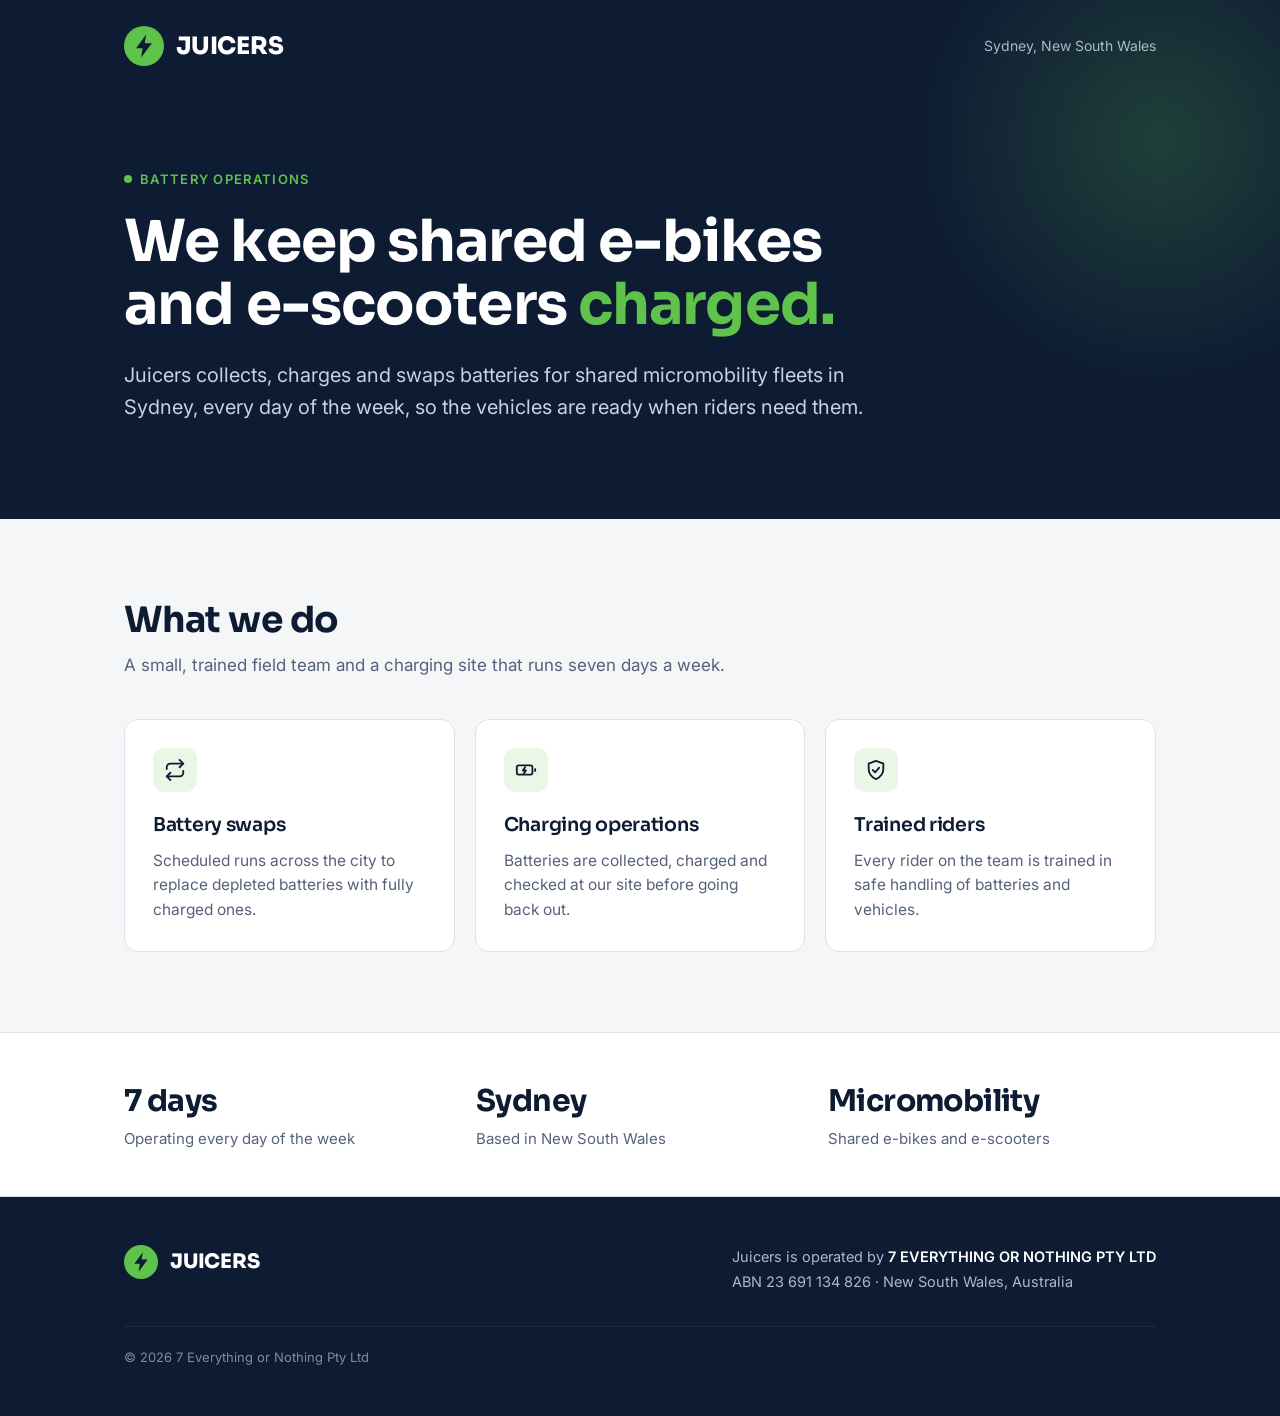
==== index.html @ 1e4fa97f "Juicers website" ====
<!doctype html>
<html lang="en-AU">
<head>
<meta charset="utf-8">
<meta name="viewport" content="width=device-width, initial-scale=1">
<title>Juicers — Battery operations, Sydney</title>
<meta name="description" content="Juicers keeps shared e-bike and e-scooter fleets charged in Sydney: battery collection, charging and swaps, every day of the week.">
<link rel="icon" href="data:image/svg+xml,%3Csvg xmlns='http://www.w3.org/2000/svg' viewBox='0 0 56 56'%3E%3Ccircle cx='28' cy='28' r='28' fill='%235FC24A'/%3E%3Cpolygon points='31,12 17,31 26,31 24,44 39,24 29,24' fill='%230D1B33'/%3E%3C/svg%3E">
<link rel="preconnect" href="https://fonts.googleapis.com">
<link rel="preconnect" href="https://fonts.gstatic.com" crossorigin>
<link rel="stylesheet" href="https://fonts.googleapis.com/css2?family=Inter:wght@400;500;600&family=Sora:wght@600;700;800&display=swap">
<style>
:root{
  --green:#5FC24A;
  --green-soft:#EAF6E6;
  --navy:#0D1B33;
  --navy-2:#1B2A45;
  --paper:#F4F6F8;
  --white:#FFFFFF;
  --ink:#0D1B33;
  --ink-2:#56617A;
  --line:#DDE2EA;
}
*{box-sizing:border-box}
html,body{margin:0}
body{
  background:var(--paper);color:var(--ink);
  font-family:"Inter",system-ui,-apple-system,"Segoe UI",sans-serif;
  font-size:17px;line-height:1.6;-webkit-font-smoothing:antialiased;
}
.wrap{max-width:1080px;margin:0 auto;padding-inline:24px}
h1,h2,h3{font-family:"Sora","Inter",sans-serif;margin:0;letter-spacing:-.015em;text-wrap:balance}
p{margin:0}

/* logo lockup, from the Juicers logo sheet */
.lockup{display:flex;align-items:center;gap:12px;text-decoration:none}
.lockup svg{width:40px;height:40px;flex:none;display:block}
.lockup span{font-family:"Sora",sans-serif;font-weight:800;font-size:24px;letter-spacing:-.01em;color:var(--white)}

/* hero */
.hero{background:var(--navy);color:var(--white);position:relative;overflow:hidden}
.hero::after{
  content:"";position:absolute;right:-140px;top:-120px;width:520px;height:520px;border-radius:50%;
  background:radial-gradient(circle,rgba(95,194,74,.22),rgba(95,194,74,0) 68%);pointer-events:none;
}
.nav{display:flex;align-items:center;justify-content:space-between;padding-block:26px;position:relative;z-index:1}
.nav .where{font-size:14px;color:#AEB8CB}
.hero-in{padding-block:72px 96px;position:relative;z-index:1;max-width:760px}
.kicker{
  display:inline-flex;align-items:center;gap:8px;font-size:13px;font-weight:600;letter-spacing:.1em;
  text-transform:uppercase;color:var(--green);margin-bottom:22px;
}
.kicker i{width:8px;height:8px;border-radius:50%;background:var(--green)}
.hero h1{font-size:clamp(34px,6vw,58px);line-height:1.08;font-weight:700}
.hero h1 em{font-style:normal;color:var(--green)}
.hero p{margin-top:22px;font-size:clamp(17px,2.2vw,20px);color:#C9D1DF;max-width:58ch}

/* what we do */
.section{padding-block:80px}
.section-head{max-width:640px;margin-bottom:40px}
.section-head h2{font-size:clamp(26px,3.6vw,36px);line-height:1.15;font-weight:700}
.section-head p{margin-top:12px;color:var(--ink-2)}
.cards{display:grid;grid-template-columns:repeat(3,minmax(0,1fr));gap:20px}
.card{background:var(--white);border:1px solid var(--line);border-radius:14px;padding:28px}
.card .ic{
  width:44px;height:44px;border-radius:11px;background:var(--green-soft);
  display:grid;place-items:center;margin-bottom:18px;
}
.card .ic svg{width:22px;height:22px;display:block}
.card h3{font-size:19px;font-weight:600;margin-bottom:8px}
.card p{color:var(--ink-2);font-size:15.5px}

/* strip */
.strip{background:var(--white);border-block:1px solid var(--line)}
.strip-in{display:grid;grid-template-columns:repeat(3,minmax(0,1fr));gap:24px;padding-block:44px}
.stat b{display:block;font-family:"Sora",sans-serif;font-weight:700;font-size:30px;letter-spacing:-.02em;color:var(--navy)}
.stat span{color:var(--ink-2);font-size:15px}

/* footer */
footer{background:var(--navy);color:#AEB8CB;padding-block:48px;font-size:14.5px}
.foot{display:flex;flex-wrap:wrap;gap:24px 48px;justify-content:space-between;align-items:flex-start}
.foot .lockup span{font-size:20px}
.foot .lockup svg{width:34px;height:34px}
.legal{line-height:1.7;max-width:520px}
.legal strong{color:var(--white);font-weight:600}
.copy{margin-top:32px;padding-top:20px;border-top:1px solid var(--navy-2);font-size:13px;color:#7F8BA3}

@media (max-width:820px){
  .cards,.strip-in{grid-template-columns:1fr}
  .hero-in{padding-block:48px 72px}
  .section{padding-block:56px}
  .nav .where{display:none}
}
</style>
</head>
<body>

<header class="hero">
  <div class="wrap">
    <nav class="nav">
      <a class="lockup" href="#" aria-label="Juicers home">
        <svg viewBox="0 0 56 56" aria-hidden="true">
          <circle cx="28" cy="28" r="28" fill="#5FC24A"/>
          <polygon points="31,12 17,31 26,31 24,44 39,24 29,24" fill="#0D1B33"/>
        </svg>
        <span>JUICERS</span>
      </a>
      <span class="where">Sydney, New South Wales</span>
    </nav>
    <div class="hero-in">
      <div class="kicker"><i></i>Battery operations</div>
      <h1>We keep shared e-bikes and e-scooters <em>charged.</em></h1>
      <p>Juicers collects, charges and swaps batteries for shared micromobility fleets in Sydney, every day of the week, so the vehicles are ready when riders need them.</p>
    </div>
  </div>
</header>

<main>
  <section class="section">
    <div class="wrap">
      <div class="section-head">
        <h2>What we do</h2>
        <p>A small, trained field team and a charging site that runs seven days a week.</p>
      </div>
      <div class="cards">
        <article class="card">
          <div class="ic"><svg viewBox="0 0 24 24" fill="none" stroke="#0D1B33" stroke-width="2" stroke-linecap="round" stroke-linejoin="round"><path d="M17 1l4 4-4 4"/><path d="M3 11V9a4 4 0 0 1 4-4h14"/><path d="M7 23l-4-4 4-4"/><path d="M21 13v2a4 4 0 0 1-4 4H3"/></svg></div>
          <h3>Battery swaps</h3>
          <p>Scheduled runs across the city to replace depleted batteries with fully charged ones.</p>
        </article>
        <article class="card">
          <div class="ic"><svg viewBox="0 0 24 24" fill="none" stroke="#0D1B33" stroke-width="2" stroke-linecap="round" stroke-linejoin="round"><rect x="2" y="7" width="17" height="10" rx="2"/><path d="M22 11v2"/><path d="M11 9l-2.5 3.5H12L9.5 16"/></svg></div>
          <h3>Charging operations</h3>
          <p>Batteries are collected, charged and checked at our site before going back out.</p>
        </article>
        <article class="card">
          <div class="ic"><svg viewBox="0 0 24 24" fill="none" stroke="#0D1B33" stroke-width="2" stroke-linecap="round" stroke-linejoin="round"><path d="M12 2l8 3v6c0 5-3.5 9-8 11-4.5-2-8-6-8-11V5z"/><path d="M8.5 12l2.5 2.5 4.5-5"/></svg></div>
          <h3>Trained riders</h3>
          <p>Every rider on the team is trained in safe handling of batteries and vehicles.</p>
        </article>
      </div>
    </div>
  </section>

  <section class="strip" aria-label="At a glance">
    <div class="wrap strip-in">
      <div class="stat"><b>7 days</b><span>Operating every day of the week</span></div>
      <div class="stat"><b>Sydney</b><span>Based in New South Wales</span></div>
      <div class="stat"><b>Micromobility</b><span>Shared e-bikes and e-scooters</span></div>
    </div>
  </section>
</main>

<footer>
  <div class="wrap">
    <div class="foot">
      <a class="lockup" href="#" aria-label="Juicers">
        <svg viewBox="0 0 56 56" aria-hidden="true">
          <circle cx="28" cy="28" r="28" fill="#5FC24A"/>
          <polygon points="31,12 17,31 26,31 24,44 39,24 29,24" fill="#0D1B33"/>
        </svg>
        <span>JUICERS</span>
      </a>
      <p class="legal">
        Juicers is operated by <strong>7 EVERYTHING OR NOTHING PTY LTD</strong><br>
        ABN 23 691 134 826 · New South Wales, Australia
      </p>
    </div>
    <p class="copy">© 2026 7 Everything or Nothing Pty Ltd</p>
  </div>
</footer>

</body>
</html>
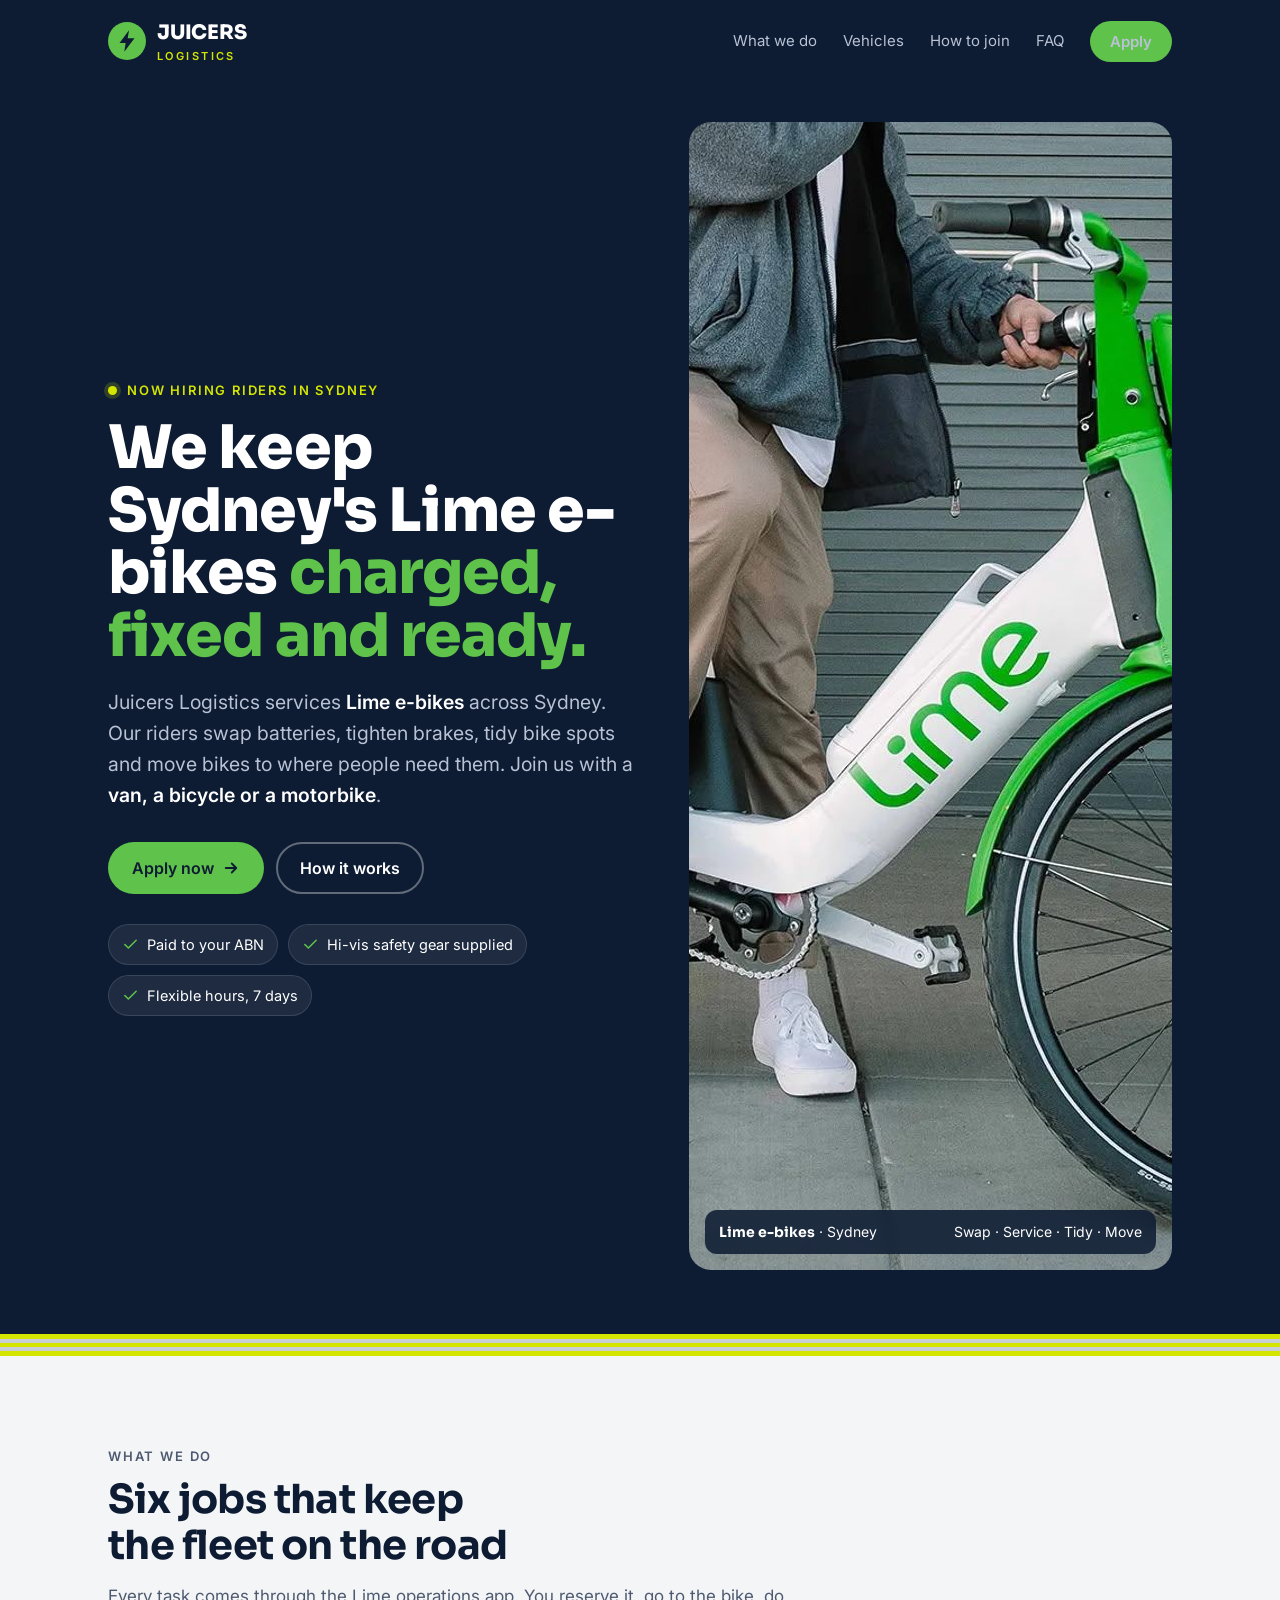
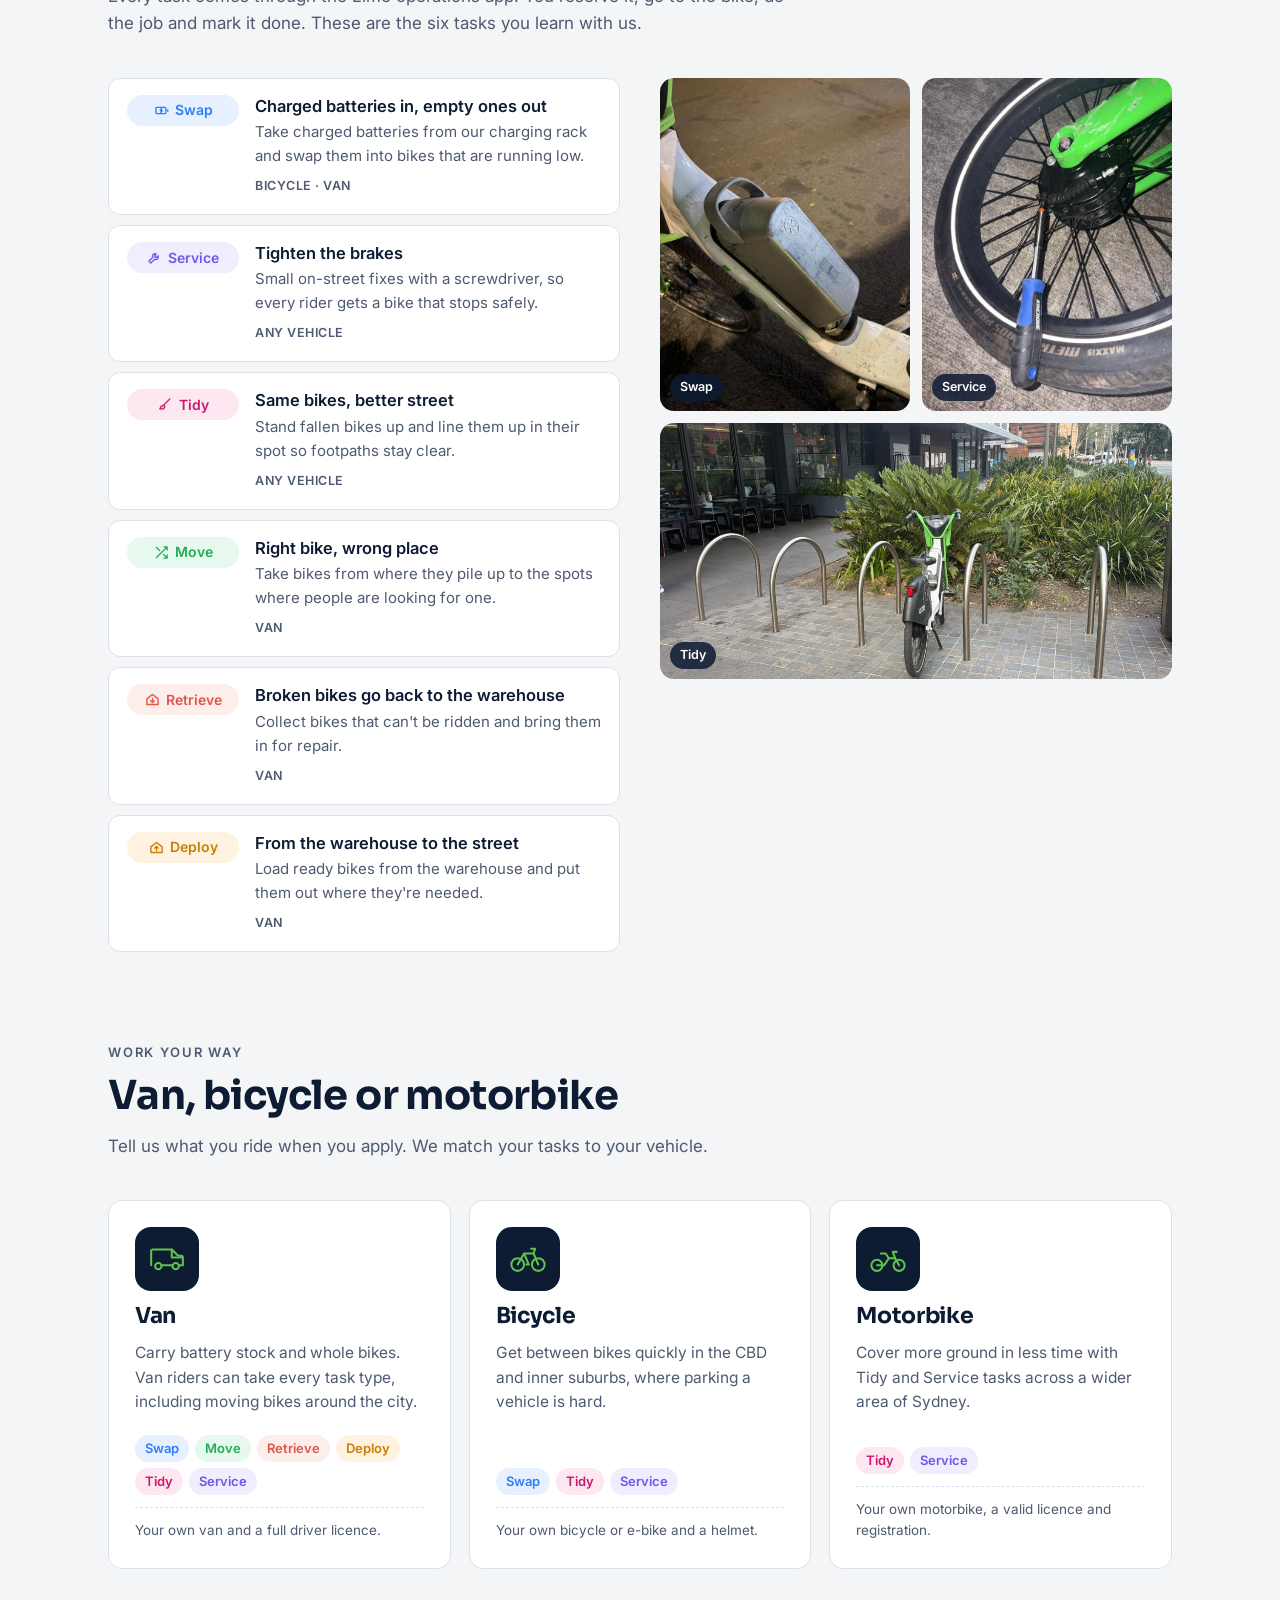
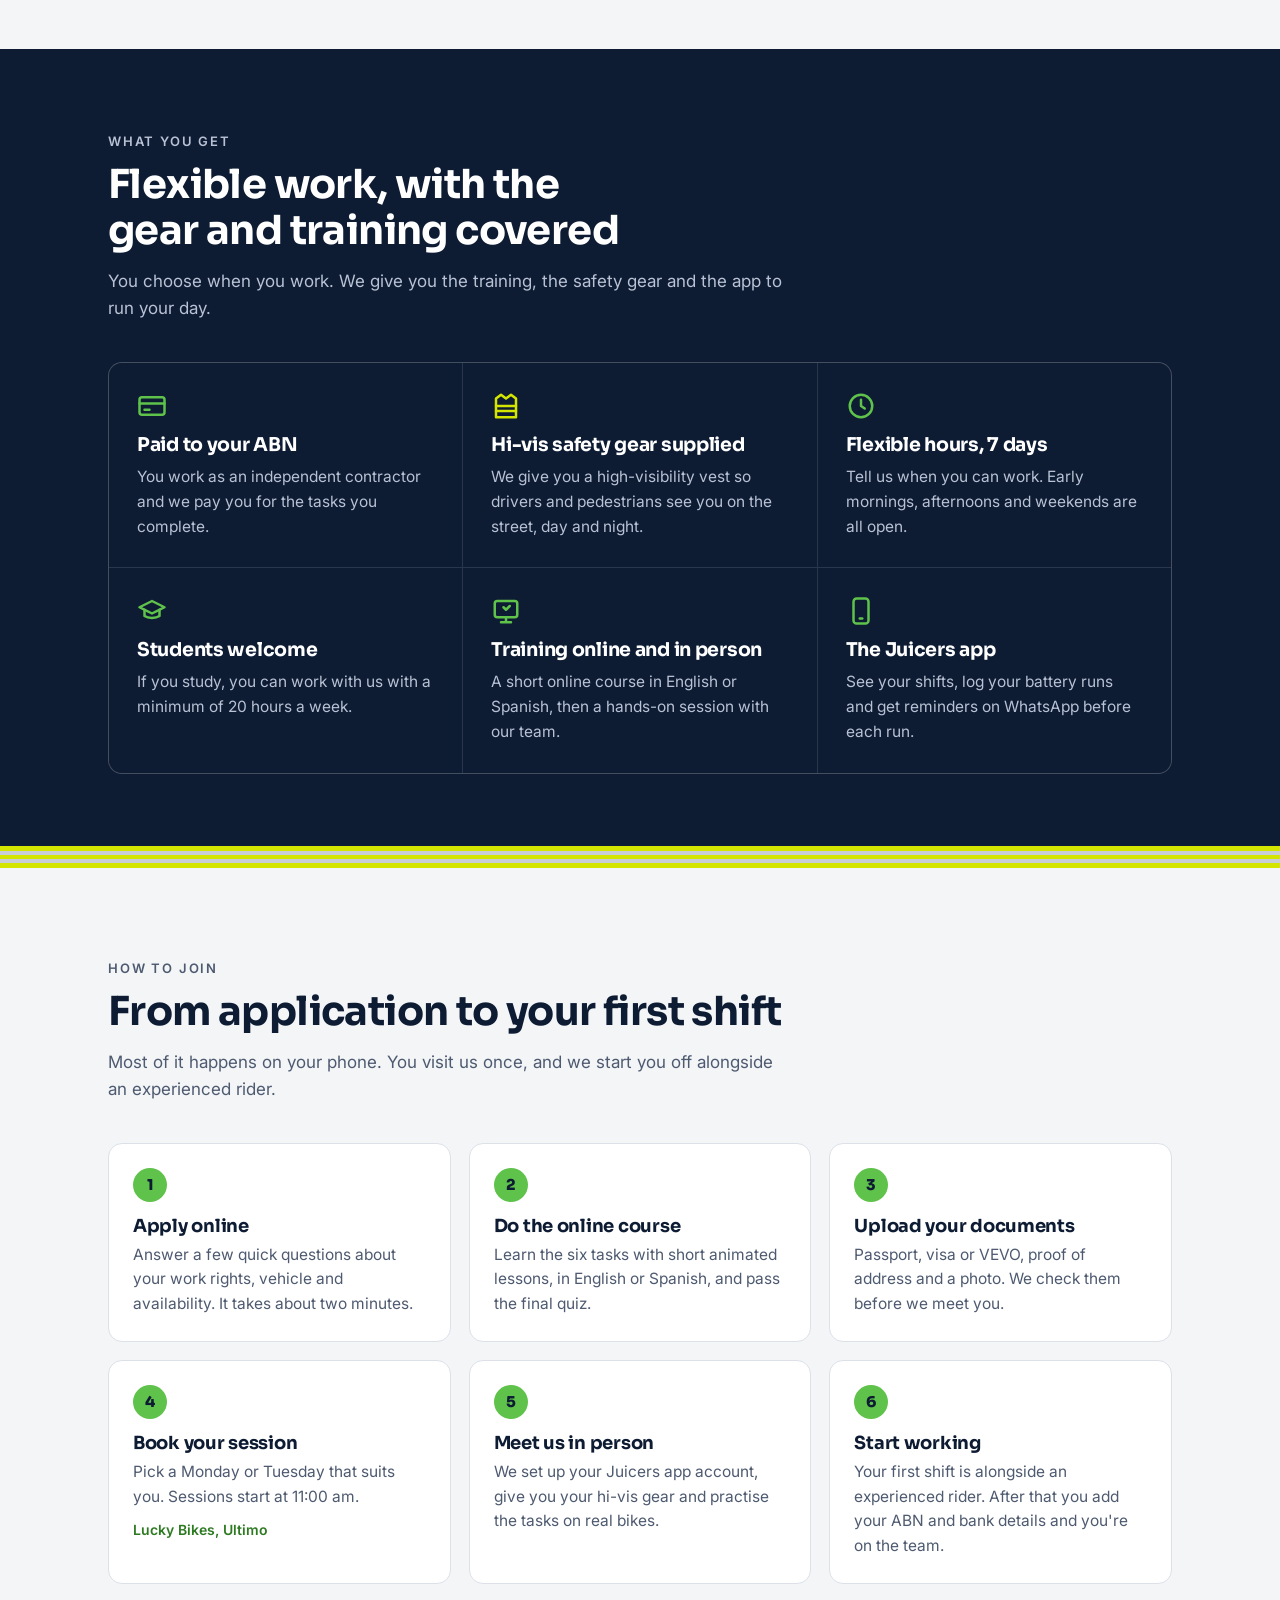
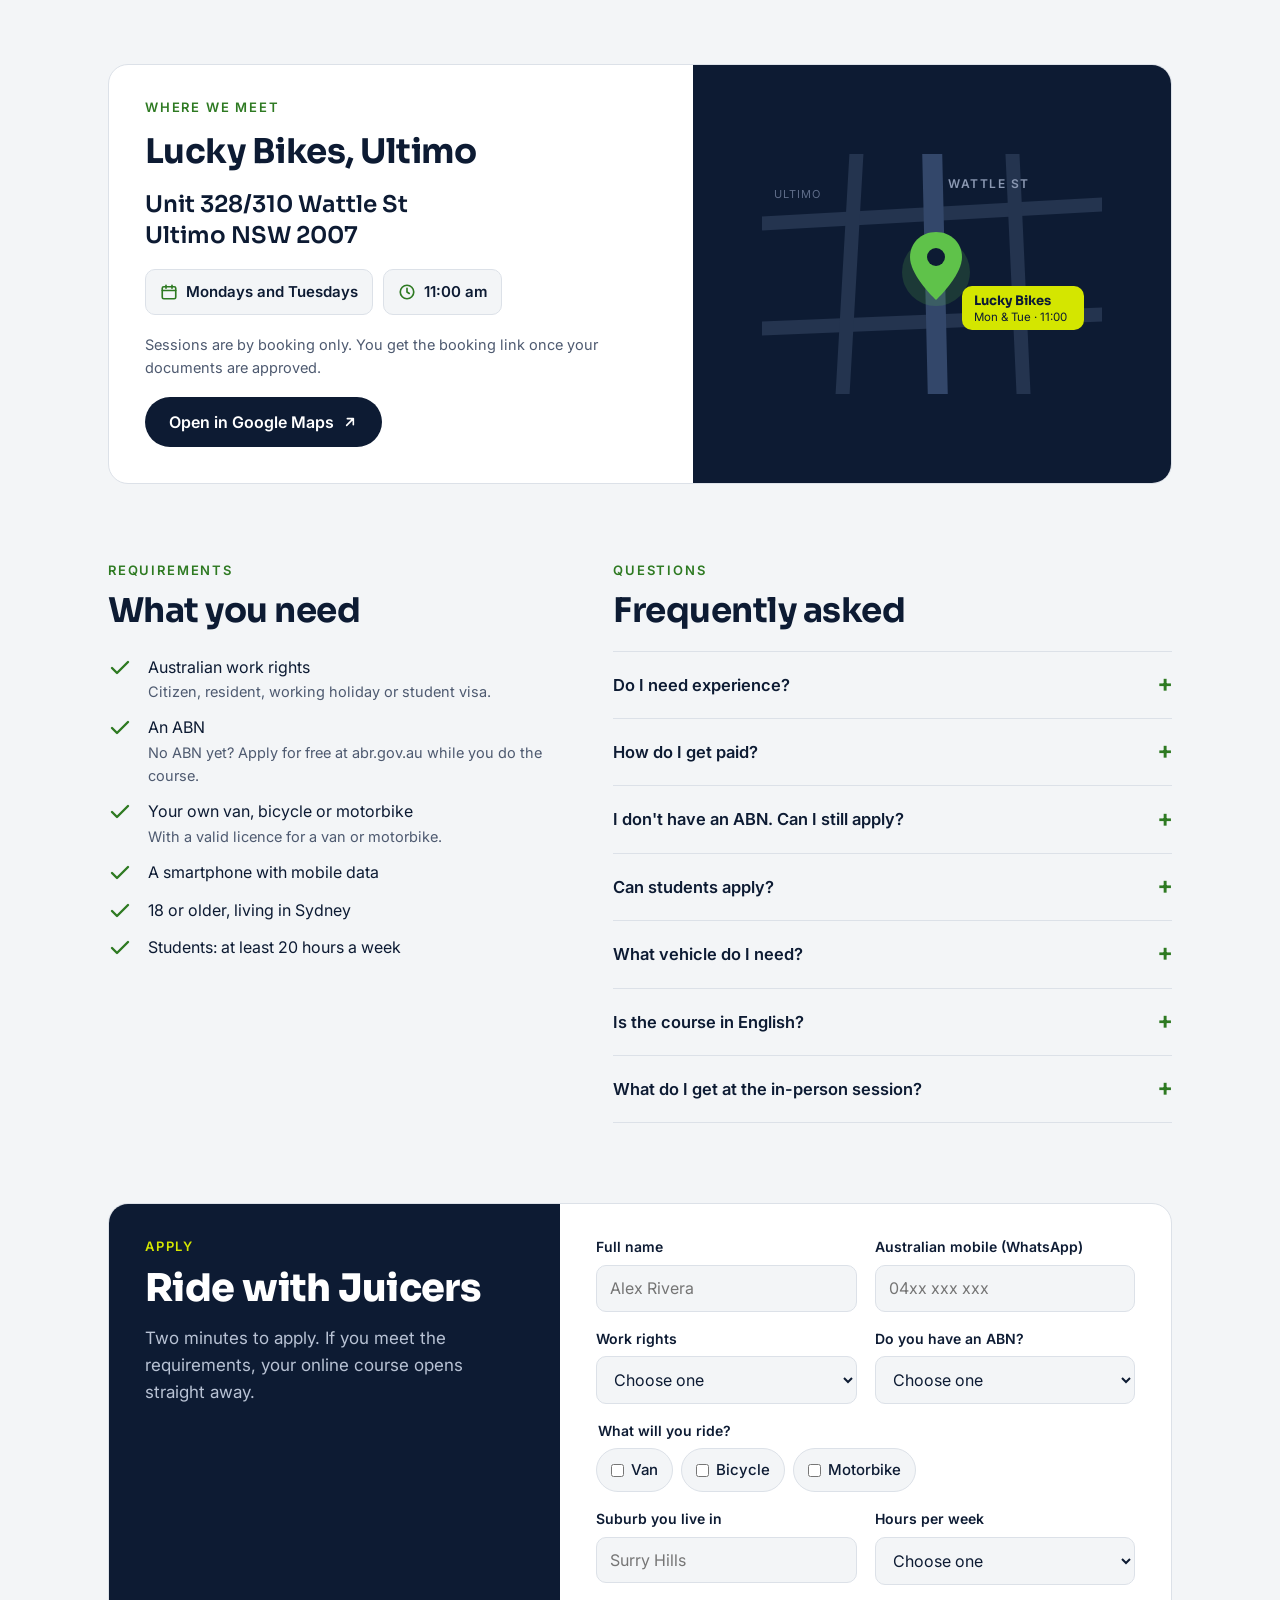
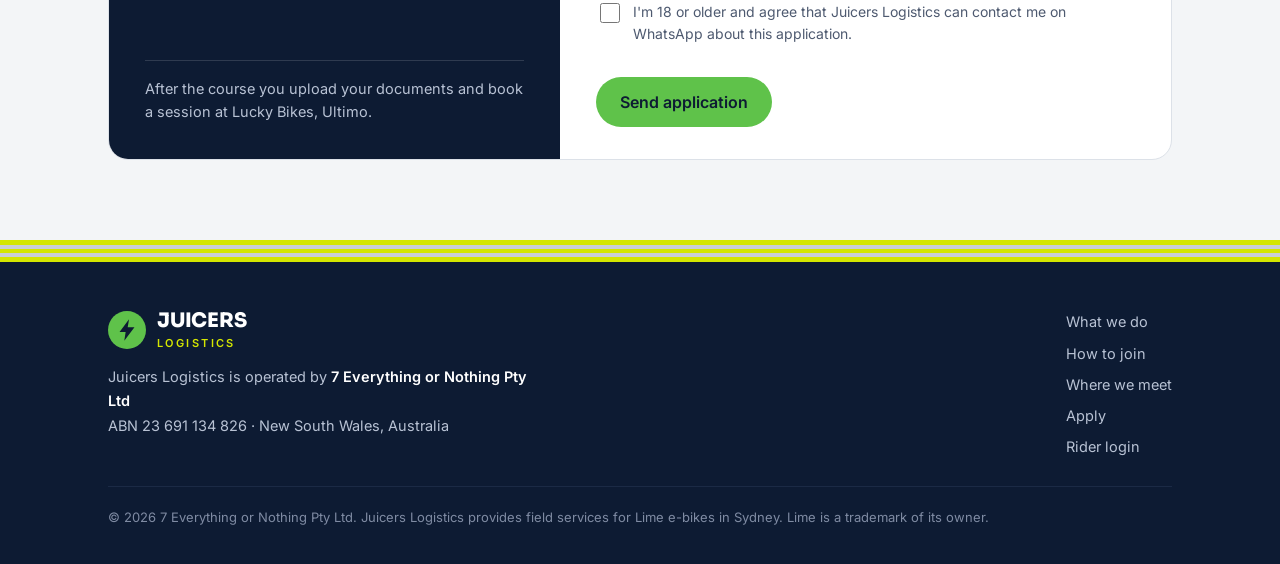
==== commit db6bbc3b: "Move app and recruitment site to juicers7.com.au (app at /app/) Co-Authored-By: Claude Opus 5.5 <nor" ====
--- a/index.html
+++ b/index.html
@@ -2,173 +2,722 @@
 <html lang="en-AU">
 <head>
 <meta charset="utf-8">
-<meta name="viewport" content="width=device-width, initial-scale=1">
-<title>Juicers — Battery operations, Sydney</title>
-<meta name="description" content="Juicers keeps shared e-bike and e-scooter fleets charged in Sydney: battery collection, charging and swaps, every day of the week.">
+<meta name="viewport" content="width=device-width, initial-scale=1, viewport-fit=cover">
+<link rel="canonical" href="https://juicers7.com.au/">
+<meta property="og:url" content="https://juicers7.com.au/">
+<meta property="og:image" content="https://juicers7.com.au/img/hero-bike.jpg">
 <link rel="icon" href="data:image/svg+xml,%3Csvg xmlns='http://www.w3.org/2000/svg' viewBox='0 0 56 56'%3E%3Ccircle cx='28' cy='28' r='28' fill='%235FC24A'/%3E%3Cpolygon points='31,12 17,31 26,31 24,44 39,24 29,24' fill='%230D1B33'/%3E%3C/svg%3E">
+<title>Juicers Logistics</title>
+<meta name="description" content="Juicers Logistics services Lime e-bikes across Sydney. We're hiring riders with a van, bicycle or motorbike. Paid to your ABN, hi-vis safety gear supplied, training online and in person in Ultimo.">
+<meta property="og:title" content="Juicers Logistics: ride with us in Sydney">
+<meta property="og:description" content="Battery swaps, servicing and moving Lime e-bikes across Sydney. Van, bicycle or motorbike. Paid to your ABN.">
+<meta property="og:type" content="website">
 <link rel="preconnect" href="https://fonts.googleapis.com">
 <link rel="preconnect" href="https://fonts.gstatic.com" crossorigin>
 <link rel="stylesheet" href="https://fonts.googleapis.com/css2?family=Inter:wght@400;500;600&family=Sora:wght@600;700;800&display=swap">
+
+<script type="application/ld+json">
+{
+  "@context": "https://schema.org",
+  "@graph": [
+    {
+      "@type": "Organization",
+      "url": "https://juicers7.com.au/",
+      "@id": "#org",
+      "name": "Juicers Logistics",
+      "legalName": "7 Everything or Nothing Pty Ltd",
+      "taxID": "ABN 23 691 134 826",
+      "description": "Field services for Lime shared e-bikes in Sydney: battery swaps, servicing, tidying and moving bikes.",
+      "areaServed": "Sydney NSW"
+    },
+    {
+      "@type": "JobPosting",
+      "title": "E-bike field rider (battery swaps and servicing)",
+      "description": "<p>Juicers Logistics services Lime e-bikes across Sydney. Riders swap batteries, tighten brakes, tidy bike spots and move bikes to where people need them. Work with your own van, bicycle or motorbike, on flexible hours, seven days a week.</p><p>You work as an independent contractor and are paid to your ABN. We supply hi-vis safety gear. Training is an online course in English or Spanish plus one in-person session in Ultimo. Students are welcome with a minimum of 20 hours a week.</p><p>Requirements: Australian work rights, an ABN (or apply for one while you train), a smartphone with data, 18+, living in Sydney. A valid licence is needed for van or motorbike work.</p>",
+      "datePosted": "2026-11-06",
+      "validThrough": "2027-02-28",
+      "employmentType": ["CONTRACTOR", "PART_TIME", "FULL_TIME"],
+      "hiringOrganization": { "@id": "#org" },
+      "directApply": true,
+      "jobLocation": {
+        "@type": "Place",
+        "address": {
+          "@type": "PostalAddress",
+          "streetAddress": "Unit 328/310 Wattle St",
+          "addressLocality": "Ultimo",
+          "addressRegion": "NSW",
+          "postalCode": "2007",
+          "addressCountry": "AU"
+        }
+      },
+      "applicantLocationRequirements": { "@type": "Country", "name": "Australia" }
+    },
+    {
+      "@type": "FAQPage",
+      "mainEntity": [
+        { "@type": "Question", "name": "Do I need experience?", "acceptedAnswer": { "@type": "Answer", "text": "No. You learn every task in our online course, then practise them with us in person before your first shift." } },
+        { "@type": "Question", "name": "How do I get paid?", "acceptedAnswer": { "@type": "Answer", "text": "You work as an independent contractor and we pay you to your ABN for the tasks you complete." } },
+        { "@type": "Question", "name": "I don't have an ABN. Can I still apply?", "acceptedAnswer": { "@type": "Answer", "text": "Yes. Applying for an ABN is free on the Australian Business Register (abr.gov.au). Start it while you do the course so it is ready by your first shift." } },
+        { "@type": "Question", "name": "Can students apply?", "acceptedAnswer": { "@type": "Answer", "text": "Yes. Students need to commit to at least 20 hours a week." } },
+        { "@type": "Question", "name": "What vehicle do I need?", "acceptedAnswer": { "@type": "Answer", "text": "Your own van, bicycle or motorbike. Tidy and Service work with all three. Swap needs a bicycle or a van. Retrieve, Move and Deploy need a van." } },
+        { "@type": "Question", "name": "Where is the in-person session?", "acceptedAnswer": { "@type": "Answer", "text": "At Lucky Bikes, Unit 328/310 Wattle St, Ultimo NSW 2007, on Mondays and Tuesdays at 11:00 am." } }
+      ]
+    }
+  ]
+}
+</script>
+
 <style>
+/* Layout: navy hero with a hi-vis reflective band as the recurring motif; light paper sections; tasks keep the real Supply chip colours. */
 :root{
-  --green:#5FC24A;
-  --green-soft:#EAF6E6;
-  --navy:#0D1B33;
+  --navy:#0D1B33;          /* Juicers brand navy: hero, footer, strong text */
   --navy-2:#1B2A45;
-  --paper:#F4F6F8;
-  --white:#FFFFFF;
-  --ink:#0D1B33;
-  --ink-2:#56617A;
-  --line:#DDE2EA;
+  --green:#5FC24A;         /* Juicers brand green: primary action */
+  --green-ink:#2E7A22;     /* green readable as text on light ground */
+  --hivis:#D4E600;         /* hi-vis vest yellow: the reflective-band motif only */
+  --tape:#C9CED6;          /* reflective tape grey */
+  --bg:#F3F5F7;
+  --surface:#FFFFFF;
+  --fg:#0D1B33;
+  --fg-2:#4E5A70;
+  --line:#DCE1E8;
+  --on-navy:#FFFFFF;
+  --on-navy-2:#B8C2D4;
+  --chip-swap:#2F7EF7;    --chip-swap-bg:#E6F0FE;
+  --chip-retrieve:#E0574A;--chip-retrieve-bg:#FDEDEB;
+  --chip-move:#1FAE54;    --chip-move-bg:#E7F8EE;
+  --chip-deploy:#C97E06;  --chip-deploy-bg:#FEF3E0;
+  --chip-tidy:#D0156F;    --chip-tidy-bg:#FDE8F2;
+  --chip-service:#6A5AE8; --chip-service-bg:#EFEDFE;
+  --display:"Sora","Inter",system-ui,sans-serif;
+  --body:"Inter",system-ui,-apple-system,"Segoe UI",sans-serif;
+  --radius:14px;
 }
+@media (prefers-color-scheme: dark){
+  :root:not([data-theme="light"]){
+    --bg:#0A1426; --surface:#122039; --fg:#EEF2F8; --fg-2:#A9B4C8; --line:#24344F;
+    --green-ink:#7BD866;
+    --chip-swap-bg:#16294A; --chip-retrieve-bg:#3A1E21; --chip-move-bg:#14321F;
+    --chip-deploy-bg:#3A2A10; --chip-tidy-bg:#3A1529; --chip-service-bg:#231F48;
+    --chip-swap:#7AAEFF; --chip-retrieve:#FF8F84; --chip-move:#5FD889;
+    --chip-deploy:#F5B649; --chip-tidy:#FF6FB0; --chip-service:#A79CFF;
+    color-scheme:dark;
+  }
+}
+:root[data-theme="dark"]{
+  --bg:#0A1426; --surface:#122039; --fg:#EEF2F8; --fg-2:#A9B4C8; --line:#24344F;
+  --green-ink:#7BD866;
+  --chip-swap-bg:#16294A; --chip-retrieve-bg:#3A1E21; --chip-move-bg:#14321F;
+  --chip-deploy-bg:#3A2A10; --chip-tidy-bg:#3A1529; --chip-service-bg:#231F48;
+  --chip-swap:#7AAEFF; --chip-retrieve:#FF8F84; --chip-move:#5FD889;
+  --chip-deploy:#F5B649; --chip-tidy:#FF6FB0; --chip-service:#A79CFF;
+  color-scheme:dark;
+}
+
 *{box-sizing:border-box}
-html,body{margin:0}
-body{
-  background:var(--paper);color:var(--ink);
-  font-family:"Inter",system-ui,-apple-system,"Segoe UI",sans-serif;
-  font-size:17px;line-height:1.6;-webkit-font-smoothing:antialiased;
+html{scroll-behavior:smooth}
+@media (prefers-reduced-motion: reduce){html{scroll-behavior:auto}}
+body{margin:0;background:var(--bg);color:var(--fg);font-family:var(--body);font-size:17px;line-height:1.6;-webkit-font-smoothing:antialiased}
+h1,h2,h3{font-family:var(--display);margin:0;letter-spacing:-.015em;text-wrap:balance;line-height:1.15}
+p{margin:0}
+a{color:inherit}
+:focus-visible{outline:3px solid var(--green);outline-offset:3px;border-radius:6px}
+
+.wrap{max-width:1120px;margin:0 auto;padding-left:max(16px, env(safe-area-inset-left, 0px));padding-right:max(16px, env(safe-area-inset-right, 0px))}
+@media (min-width:700px){.wrap{padding-left:max(28px, env(safe-area-inset-left, 0px));padding-right:max(28px, env(safe-area-inset-right, 0px))}}
+
+/* reflective band: hi-vis yellow with two tape stripes, like the vest */
+.band{height:22px;background:
+  linear-gradient(to bottom, var(--hivis) 0 5px, var(--tape) 5px 9px, var(--hivis) 9px 13px, var(--tape) 13px 17px, var(--hivis) 17px 22px)}
+
+.btn{display:inline-flex;align-items:center;gap:8px;font:600 16px/1 var(--body);padding:15px 22px;border-radius:999px;text-decoration:none;border:2px solid transparent;cursor:pointer;transition:transform .15s ease, background .15s ease}
+.btn:hover{transform:translateY(-1px)}
+@media (prefers-reduced-motion: reduce){.btn{transition:none}.btn:hover{transform:none}}
+.btn-primary{background:var(--green);color:var(--navy)}
+.btn-primary:hover{background:#6FD45A}
+.btn-ghost{border-color:rgba(255,255,255,.35);color:var(--on-navy)}
+.btn-ghost:hover{border-color:var(--on-navy)}
+
+/* header + hero */
+.hero{background:var(--navy);color:var(--on-navy);position:relative;overflow:hidden}
+.nav{display:flex;align-items:center;justify-content:space-between;gap:16px;padding-block:20px}
+.lockup{display:flex;align-items:center;gap:11px;text-decoration:none;color:var(--on-navy)}
+.lockup svg{width:38px;height:38px;flex:none}
+.lockup b{font-family:var(--display);font-weight:800;font-size:20px;letter-spacing:-.01em;line-height:1}
+.lockup small{display:block;font:600 11px/1 var(--body);letter-spacing:.22em;text-transform:uppercase;color:var(--hivis);margin-top:4px}
+.navlinks{display:flex;align-items:center;gap:26px;font-size:15px}
+.navlinks a{text-decoration:none;color:var(--on-navy-2)}
+.navlinks a:hover{color:var(--on-navy)}
+.navlinks .btn{padding:11px 18px;font-size:15px}
+@media (max-width:860px){.navlinks a:not(.btn){display:none}}
+
+.hero-grid{display:grid;grid-template-columns:minmax(0,1.05fr) minmax(0,.95fr);gap:48px;align-items:center;padding-block:40px 64px}
+.hero-grid > div{min-width:0}
+.kicker{display:inline-flex;align-items:center;gap:10px;font:600 13px/1 var(--body);letter-spacing:.14em;text-transform:uppercase;color:var(--hivis);margin-bottom:20px}
+.kicker i{width:9px;height:9px;border-radius:50%;background:var(--hivis);box-shadow:0 0 0 4px rgba(212,230,0,.18)}
+.hero h1{font-size:clamp(36px,5.6vw,60px);font-weight:800;line-height:1.04}
+.hero h1 em{font-style:normal;color:var(--green)}
+.hero .lede{margin-top:20px;font-size:clamp(17px,2vw,19.5px);color:var(--on-navy-2);max-width:54ch}
+.hero .lede strong{color:var(--on-navy);font-weight:600}
+.cta-row{display:flex;flex-wrap:wrap;gap:12px;margin-top:30px}
+.facts{display:flex;flex-wrap:wrap;gap:10px;margin:30px 0 0;padding:0;list-style:none}
+.facts li{display:flex;align-items:center;gap:8px;font-size:14.5px;color:var(--on-navy);background:rgba(255,255,255,.07);border:1px solid rgba(255,255,255,.12);padding:8px 13px;border-radius:999px}
+.facts svg{width:17px;height:17px;flex:none;color:var(--green)}
+
+.hero-photo{position:relative;min-width:0}
+.hero-photo img{display:block;width:100%;aspect-ratio:1348/1148;object-fit:cover;border-radius:22px}
+.photo-tag{position:absolute;left:16px;bottom:16px;right:16px;display:flex;justify-content:space-between;align-items:center;gap:10px;flex-wrap:wrap;
+  background:rgba(13,27,51,.86);backdrop-filter:blur(6px);color:var(--on-navy);border-radius:12px;padding:11px 14px;font-size:14px}
+.photo-tag b{font-family:var(--display);font-weight:700}
+@media (max-width:860px){
+  .hero-grid{grid-template-columns:minmax(0,1fr);gap:28px;padding-block:20px 44px}
+  .hero-photo{max-width:440px}
+  .hero-photo img{aspect-ratio:16/10;object-position:center 62%;border-radius:16px}
+  .photo-tag{left:10px;right:auto;bottom:10px;padding:7px 11px;font-size:12.5px;border-radius:9px}
+  .photo-tag span + span{display:none}
 }
-.wrap{max-width:1080px;margin:0 auto;padding-inline:24px}
-h1,h2,h3{font-family:"Sora","Inter",sans-serif;margin:0;letter-spacing:-.015em;text-wrap:balance}
-p{margin:0}
-
-/* logo lockup, from the Juicers logo sheet */
-.lockup{display:flex;align-items:center;gap:12px;text-decoration:none}
-.lockup svg{width:40px;height:40px;flex:none;display:block}
-.lockup span{font-family:"Sora",sans-serif;font-weight:800;font-size:24px;letter-spacing:-.01em;color:var(--white)}
-
-/* hero */
-.hero{background:var(--navy);color:var(--white);position:relative;overflow:hidden}
-.hero::after{
-  content:"";position:absolute;right:-140px;top:-120px;width:520px;height:520px;border-radius:50%;
-  background:radial-gradient(circle,rgba(95,194,74,.22),rgba(95,194,74,0) 68%);pointer-events:none;
+@media (max-width:540px){
+  .hero-photo img{aspect-ratio:2/1;max-height:200px}
 }
-.nav{display:flex;align-items:center;justify-content:space-between;padding-block:26px;position:relative;z-index:1}
-.nav .where{font-size:14px;color:#AEB8CB}
-.hero-in{padding-block:72px 96px;position:relative;z-index:1;max-width:760px}
-.kicker{
-  display:inline-flex;align-items:center;gap:8px;font-size:13px;font-weight:600;letter-spacing:.1em;
-  text-transform:uppercase;color:var(--green);margin-bottom:22px;
-}
-.kicker i{width:8px;height:8px;border-radius:50%;background:var(--green)}
-.hero h1{font-size:clamp(34px,6vw,58px);line-height:1.08;font-weight:700}
-.hero h1 em{font-style:normal;color:var(--green)}
-.hero p{margin-top:22px;font-size:clamp(17px,2.2vw,20px);color:#C9D1DF;max-width:58ch}
+
+/* sections */
+.section{padding-block:80px}
+.section + .section{padding-top:0}
+.eyebrow{font:600 13px/1 var(--body);letter-spacing:.14em;text-transform:uppercase;color:var(--green-ink);margin-bottom:14px}
+.head{max-width:680px;margin-bottom:40px}
+.head h2{font-size:clamp(28px,3.8vw,40px);font-weight:700}
+.head p{margin-top:14px;color:var(--fg-2)}
+@media (max-width:700px){.section{padding-block:56px}}
 
 /* what we do */
-.section{padding-block:80px}
-.section-head{max-width:640px;margin-bottom:40px}
-.section-head h2{font-size:clamp(26px,3.6vw,36px);line-height:1.15;font-weight:700}
-.section-head p{margin-top:12px;color:var(--ink-2)}
-.cards{display:grid;grid-template-columns:repeat(3,minmax(0,1fr));gap:20px}
-.card{background:var(--white);border:1px solid var(--line);border-radius:14px;padding:28px}
-.card .ic{
-  width:44px;height:44px;border-radius:11px;background:var(--green-soft);
-  display:grid;place-items:center;margin-bottom:18px;
-}
-.card .ic svg{width:22px;height:22px;display:block}
-.card h3{font-size:19px;font-weight:600;margin-bottom:8px}
-.card p{color:var(--ink-2);font-size:15.5px}
-
-/* strip */
-.strip{background:var(--white);border-block:1px solid var(--line)}
-.strip-in{display:grid;grid-template-columns:repeat(3,minmax(0,1fr));gap:24px;padding-block:44px}
-.stat b{display:block;font-family:"Sora",sans-serif;font-weight:700;font-size:30px;letter-spacing:-.02em;color:var(--navy)}
-.stat span{color:var(--ink-2);font-size:15px}
+.what{display:grid;grid-template-columns:1fr 1fr;gap:40px;align-items:start}
+.mosaic{display:grid;grid-template-columns:1fr 1fr;gap:12px}
+.mosaic figure{margin:0;position:relative;border-radius:var(--radius);overflow:hidden;min-width:0}
+.mosaic img{display:block;width:100%;height:100%;object-fit:cover;aspect-ratio:3/4}
+.mosaic .wide{grid-column:span 2}
+.mosaic .wide img{aspect-ratio:16/8}
+.mosaic figcaption{position:absolute;left:10px;bottom:10px;font:600 12.5px/1 var(--body);background:rgba(13,27,51,.85);color:#fff;padding:7px 10px;border-radius:999px}
+@media (max-width:860px){.what{grid-template-columns:1fr}}
+
+.tasks{display:grid;gap:10px;margin:0;padding:0;list-style:none}
+.task{display:grid;grid-template-columns:112px 1fr;gap:16px;align-items:start;background:var(--surface);border:1px solid var(--line);border-radius:12px;padding:16px 18px}
+.task > div{min-width:0}
+.chip{display:inline-flex;align-items:center;justify-content:center;gap:6px;font:600 14px/1 var(--body);padding:8px 12px;border-radius:999px;white-space:nowrap}
+.chip svg{width:15px;height:15px;flex:none}
+.c-swap{color:var(--chip-swap);background:var(--chip-swap-bg)}
+.c-retrieve{color:var(--chip-retrieve);background:var(--chip-retrieve-bg)}
+.c-move{color:var(--chip-move);background:var(--chip-move-bg)}
+.c-deploy{color:var(--chip-deploy);background:var(--chip-deploy-bg)}
+.c-tidy{color:var(--chip-tidy);background:var(--chip-tidy-bg)}
+.c-service{color:var(--chip-service);background:var(--chip-service-bg)}
+.task h3{font:600 16.5px/1.35 var(--body);letter-spacing:0}
+.task p{font-size:15px;color:var(--fg-2);margin-top:3px}
+.task .needs{display:inline-block;margin-top:8px;font-size:12.5px;font-weight:600;letter-spacing:.04em;text-transform:uppercase;color:var(--fg-2)}
+@media (max-width:480px){.task{grid-template-columns:1fr;gap:10px}.task .chip{justify-self:start}}
+
+/* vehicles */
+.vehicles{display:grid;grid-template-columns:repeat(3,minmax(0,1fr));gap:18px}
+.vehicle{background:var(--surface);border:1px solid var(--line);border-radius:var(--radius);padding:26px;display:flex;flex-direction:column;gap:12px}
+.vehicle .ic{width:64px;height:64px;border-radius:16px;background:var(--navy);display:grid;place-items:center}
+.vehicle .ic svg{width:38px;height:38px}
+.vehicle h3{font-size:22px;font-weight:700}
+.vehicle p{color:var(--fg-2);font-size:15.5px}
+.vehicle .can{display:flex;flex-wrap:wrap;gap:6px;margin-top:auto;padding-top:8px}
+.vehicle .can .chip{font-size:13px;padding:7px 10px}
+.vehicle .need{font-size:13.5px;color:var(--fg-2);border-top:1px dashed var(--line);padding-top:12px}
+@media (max-width:860px){.vehicles{grid-template-columns:1fr}}
+
+/* offer */
+.section.offer{background:var(--navy);color:var(--on-navy);padding-block:0}
+.offer .eyebrow{color:var(--hivis)}
+.offer .head p{color:var(--on-navy-2)}
+.perks{display:grid;grid-template-columns:repeat(3,minmax(0,1fr));gap:1px;background:rgba(255,255,255,.12);border:1px solid rgba(255,255,255,.12);border-radius:var(--radius);overflow:hidden}
+.perk{background:var(--navy);padding:28px;display:flex;flex-direction:column;gap:8px;min-width:0}
+.perk svg{width:30px;height:30px;color:var(--green);margin-bottom:6px}
+.perk.hl svg{color:var(--hivis)}
+.perk h3{font-size:19px;font-weight:700}
+.perk p{color:var(--on-navy-2);font-size:15.5px}
+@media (max-width:860px){.perks{grid-template-columns:1fr 1fr}}
+@media (max-width:540px){.perks{grid-template-columns:1fr}}
+
+/* steps */
+.steps{display:grid;grid-template-columns:repeat(3,minmax(0,1fr));gap:18px;counter-reset:s;margin:0;padding:0;list-style:none}
+.step{position:relative;background:var(--surface);border:1px solid var(--line);border-radius:var(--radius);padding:24px 24px 24px 24px;min-width:0}
+.step::before{counter-increment:s;content:counter(s);font-family:var(--display);font-weight:800;font-size:15px;width:34px;height:34px;border-radius:50%;display:grid;place-items:center;background:var(--green);color:var(--navy);margin-bottom:14px}
+.step h3{font-size:18px;font-weight:700}
+.step p{margin-top:6px;color:var(--fg-2);font-size:15.5px}
+.step .where{margin-top:10px;font-size:14px;font-weight:600;color:var(--green-ink)}
+@media (max-width:860px){.steps{grid-template-columns:1fr 1fr}}
+@media (max-width:540px){.steps{grid-template-columns:1fr}}
+
+/* meet */
+.meet{display:grid;grid-template-columns:1.1fr .9fr;border-radius:20px;overflow:hidden;border:1px solid var(--line);background:var(--surface)}
+.meet-info{padding:36px;display:flex;flex-direction:column;gap:18px;min-width:0}
+.meet-info h2{font-size:clamp(26px,3.4vw,34px);font-weight:700}
+.addr{font-family:var(--display);font-weight:600;font-size:clamp(19px,2.4vw,23px);line-height:1.35}
+.when{display:flex;flex-wrap:wrap;gap:10px}
+.when span{display:inline-flex;align-items:center;gap:8px;background:var(--bg);border:1px solid var(--line);border-radius:10px;padding:10px 14px;font-weight:600;font-size:15px}
+.when svg{width:18px;height:18px;color:var(--green-ink)}
+.meet-info .btn{align-self:flex-start;background:var(--navy);color:#fff}
+:root[data-theme="dark"] .meet-info .btn{background:var(--green);color:var(--navy)}
+@media (prefers-color-scheme: dark){:root:not([data-theme="light"]) .meet-info .btn{background:var(--green);color:var(--navy)}}
+.meet-info .small{font-size:14.5px;color:var(--fg-2)}
+.meet-art{background:var(--navy);position:relative;min-height:260px;display:grid;place-items:center;padding:28px}
+.meet-art svg{width:100%;max-width:340px;height:auto}
+@media (max-width:860px){.meet{grid-template-columns:1fr}.meet-art{min-height:200px}}
+
+/* requirements + faq */
+.two{display:grid;grid-template-columns:.9fr 1.1fr;gap:48px;align-items:start}
+.reqs{margin:0;padding:0;list-style:none;display:grid;gap:12px}
+.reqs li{display:grid;grid-template-columns:28px 1fr;gap:12px;align-items:start;font-size:16px}
+.reqs li > span{min-width:0}
+.reqs svg{width:24px;height:24px;color:var(--green-ink);margin-top:1px}
+.reqs small{display:block;color:var(--fg-2);font-size:14.5px}
+.faq details{border-bottom:1px solid var(--line);padding-block:4px}
+.faq details:first-of-type{border-top:1px solid var(--line)}
+.faq summary{cursor:pointer;list-style:none;display:flex;justify-content:space-between;gap:16px;align-items:center;padding-block:16px;font-weight:600;font-size:16.5px}
+.faq summary::-webkit-details-marker{display:none}
+.faq summary::after{content:"+";font:600 24px/1 var(--display);color:var(--green-ink);transition:transform .2s}
+.faq details[open] summary::after{transform:rotate(45deg)}
+.faq details p{padding-bottom:18px;color:var(--fg-2);max-width:62ch}
+@media (max-width:860px){.two{grid-template-columns:1fr;gap:40px}}
+
+/* apply */
+.apply{background:var(--surface);border:1px solid var(--line);border-radius:20px;display:grid;grid-template-columns:.85fr 1.15fr;overflow:hidden}
+.apply-side{background:var(--navy);color:var(--on-navy);padding:36px;display:flex;flex-direction:column;gap:14px}
+.apply-side h2{font-size:clamp(28px,3.6vw,38px);font-weight:800}
+.apply-side p{color:var(--on-navy-2)}
+.apply-side .next{margin-top:auto;font-size:14.5px;color:var(--on-navy-2);border-top:1px solid rgba(255,255,255,.14);padding-top:16px}
+form{padding:32px 36px;display:grid;grid-template-columns:1fr 1fr;gap:16px 18px;min-width:0}
+.field{display:flex;flex-direction:column;gap:6px;min-width:0}
+.field.full{grid-column:1/-1}
+label,.legend{font-size:14px;font-weight:600}
+input,select{font:16px/1.3 var(--body);color:var(--fg);background:var(--bg);border:1px solid var(--line);border-radius:10px;padding:12px 13px;width:100%;min-width:0}
+input:focus,select:focus{outline:2px solid var(--green);outline-offset:1px}
+fieldset{border:0;margin:0;padding:0;min-width:0}
+.pills{display:flex;flex-wrap:wrap;gap:8px;margin-top:6px}
+.pills label{display:inline-flex;align-items:center;gap:7px;font-weight:500;font-size:15px;border:1px solid var(--line);background:var(--bg);border-radius:999px;padding:9px 14px;cursor:pointer}
+.pills input{width:auto;accent-color:var(--green-ink);margin:0}
+[hidden]{display:none!important}
+.consent{display:flex;flex-direction:row;gap:10px;align-items:flex-start;font-weight:400;font-size:14px;color:var(--fg-2)}
+.consent input{flex:none;width:20px;height:20px;margin-top:2px;accent-color:var(--green-ink)}
+.student-note{font-size:13.5px;color:var(--fg-2)}
+form .btn{justify-self:start}
+.done{grid-column:1/-1;background:var(--chip-move-bg);border:1px solid var(--line);border-radius:12px;padding:18px;font-size:15.5px}
+.done b{display:block;font-family:var(--display);font-size:18px;margin-bottom:4px}
+.done span{display:block}
+.fail{grid-column:1/-1;background:var(--chip-retrieve-bg);color:var(--fg);border:1px solid var(--line);border-radius:12px;padding:14px 16px;font-size:15px;font-weight:500}
+.done-actions{display:flex;flex-wrap:wrap;gap:10px;margin-top:14px}
+.btn-line{background:transparent;border-color:var(--line);color:var(--fg)}
+.done .link{display:block;margin-top:12px;font-size:12.5px;word-break:break-all;color:var(--fg-2);user-select:all}
+form input:disabled,form select:disabled{opacity:.6}
+@media (max-width:860px){.apply{grid-template-columns:1fr}}
+@media (max-width:560px){form{grid-template-columns:1fr;padding:24px 20px}.apply-side{padding:28px 20px}}
 
 /* footer */
-footer{background:var(--navy);color:#AEB8CB;padding-block:48px;font-size:14.5px}
-.foot{display:flex;flex-wrap:wrap;gap:24px 48px;justify-content:space-between;align-items:flex-start}
-.foot .lockup span{font-size:20px}
-.foot .lockup svg{width:34px;height:34px}
-.legal{line-height:1.7;max-width:520px}
-.legal strong{color:var(--white);font-weight:600}
-.copy{margin-top:32px;padding-top:20px;border-top:1px solid var(--navy-2);font-size:13px;color:#7F8BA3}
-
-@media (max-width:820px){
-  .cards,.strip-in{grid-template-columns:1fr}
-  .hero-in{padding-block:48px 72px}
-  .section{padding-block:56px}
-  .nav .where{display:none}
-}
+footer{background:var(--navy);color:var(--on-navy-2);font-size:14.5px}
+.foot{display:flex;flex-wrap:wrap;gap:28px 56px;justify-content:space-between;padding-block:48px 28px}
+.foot nav{display:flex;flex-direction:column;gap:8px}
+.foot nav a{text-decoration:none}
+.foot nav a:hover{color:var(--on-navy)}
+.foot .legal{max-width:440px;line-height:1.7}
+.foot .legal strong{color:var(--on-navy);font-weight:600}
+.copy{border-top:1px solid var(--navy-2);padding-block:20px 36px;font-size:13px;color:#7F8BA3}
 </style>
 </head>
 <body>
-
-<header class="hero">
+<header class="hero" id="top">
   <div class="wrap">
-    <nav class="nav">
-      <a class="lockup" href="#" aria-label="Juicers home">
-        <svg viewBox="0 0 56 56" aria-hidden="true">
-          <circle cx="28" cy="28" r="28" fill="#5FC24A"/>
-          <polygon points="31,12 17,31 26,31 24,44 39,24 29,24" fill="#0D1B33"/>
-        </svg>
-        <span>JUICERS</span>
+    <nav class="nav" aria-label="Main">
+      <a class="lockup" href="#top" aria-label="Juicers Logistics home">
+        <svg viewBox="0 0 56 56" aria-hidden="true"><circle cx="28" cy="28" r="28" fill="#5FC24A"/><polygon points="31,12 17,31 26,31 24,44 39,24 29,24" fill="#0D1B33"/></svg>
+        <span><b>JUICERS</b><small>Logistics</small></span>
       </a>
-      <span class="where">Sydney, New South Wales</span>
+      <div class="navlinks">
+        <a href="#what">What we do</a>
+        <a href="#vehicles">Vehicles</a>
+        <a href="#join">How to join</a>
+        <a href="#faq">FAQ</a>
+        <a class="btn btn-primary" href="#apply">Apply</a>
+      </div>
     </nav>
-    <div class="hero-in">
-      <div class="kicker"><i></i>Battery operations</div>
-      <h1>We keep shared e-bikes and e-scooters <em>charged.</em></h1>
-      <p>Juicers collects, charges and swaps batteries for shared micromobility fleets in Sydney, every day of the week, so the vehicles are ready when riders need them.</p>
+
+    <div class="hero-grid">
+      <div>
+        <div class="kicker"><i></i>Now hiring riders in Sydney</div>
+        <h1>We keep Sydney's Lime e-bikes <em>charged, fixed and ready.</em></h1>
+        <p class="lede">Juicers Logistics services <strong>Lime e-bikes</strong> across Sydney. Our riders swap batteries, tighten brakes, tidy bike spots and move bikes to where people need them. Join us with a <strong>van, a bicycle or a motorbike</strong>.</p>
+        <div class="cta-row">
+          <a class="btn btn-primary" href="#apply">Apply now
+            <svg width="18" height="18" viewBox="0 0 24 24" fill="none" stroke="currentColor" stroke-width="2.4" stroke-linecap="round" stroke-linejoin="round" aria-hidden="true"><path d="M5 12h14M13 6l6 6-6 6"/></svg>
+          </a>
+          <a class="btn btn-ghost" href="#join">How it works</a>
+        </div>
+        <ul class="facts" aria-label="Key facts">
+          <li><svg viewBox="0 0 24 24" fill="none" stroke="currentColor" stroke-width="2.2" stroke-linecap="round" stroke-linejoin="round" aria-hidden="true"><path d="M20 6 9 17l-5-5"/></svg>Paid to your ABN</li>
+          <li><svg viewBox="0 0 24 24" fill="none" stroke="currentColor" stroke-width="2.2" stroke-linecap="round" stroke-linejoin="round" aria-hidden="true"><path d="M20 6 9 17l-5-5"/></svg>Hi-vis safety gear supplied</li>
+          <li><svg viewBox="0 0 24 24" fill="none" stroke="currentColor" stroke-width="2.2" stroke-linecap="round" stroke-linejoin="round" aria-hidden="true"><path d="M20 6 9 17l-5-5"/></svg>Flexible hours, 7 days</li>
+        </ul>
+      </div>
+      <div class="hero-photo">
+        <img src="img/hero-bike.jpg" width="1348" height="1148" alt="A rider on a green Lime e-bike">
+        <div class="photo-tag"><span><b>Lime e-bikes</b> · Sydney</span><span>Swap · Service · Tidy · Move</span></div>
+      </div>
     </div>
   </div>
+  <div class="band" aria-hidden="true"></div>
 </header>
 
 <main>
-  <section class="section">
+  <section class="section" id="what" aria-labelledby="what-h">
     <div class="wrap">
-      <div class="section-head">
-        <h2>What we do</h2>
-        <p>A small, trained field team and a charging site that runs seven days a week.</p>
-      </div>
-      <div class="cards">
-        <article class="card">
-          <div class="ic"><svg viewBox="0 0 24 24" fill="none" stroke="#0D1B33" stroke-width="2" stroke-linecap="round" stroke-linejoin="round"><path d="M17 1l4 4-4 4"/><path d="M3 11V9a4 4 0 0 1 4-4h14"/><path d="M7 23l-4-4 4-4"/><path d="M21 13v2a4 4 0 0 1-4 4H3"/></svg></div>
-          <h3>Battery swaps</h3>
-          <p>Scheduled runs across the city to replace depleted batteries with fully charged ones.</p>
+      <div class="head">
+        <p class="eyebrow">What we do</p>
+        <h2 id="what-h">Six jobs that keep the fleet on the road</h2>
+        <p>Every task comes through the Lime operations app. You reserve it, go to the bike, do the job and mark it done. These are the six tasks you learn with us.</p>
+      </div>
+      <div class="what">
+        <ul class="tasks">
+          <li class="task">
+            <span class="chip c-swap"><svg viewBox="0 0 24 24" fill="none" stroke="currentColor" stroke-width="2.2" stroke-linecap="round" stroke-linejoin="round" aria-hidden="true"><rect x="3" y="7" width="16" height="10" rx="2"/><path d="M22 11v2M12 9l-2 3h3l-2 3"/></svg>Swap</span>
+            <div><h3>Charged batteries in, empty ones out</h3><p>Take charged batteries from our charging rack and swap them into bikes that are running low.</p><span class="needs">Bicycle · van</span></div>
+          </li>
+          <li class="task">
+            <span class="chip c-service"><svg viewBox="0 0 24 24" fill="none" stroke="currentColor" stroke-width="2.2" stroke-linecap="round" stroke-linejoin="round" aria-hidden="true"><path d="M14.7 6.3a4 4 0 0 0-5.4 5.4L3 18l3 3 6.3-6.3a4 4 0 0 0 5.4-5.4l-2.5 2.5-2.4-.6-.6-2.4z"/></svg>Service</span>
+            <div><h3>Tighten the brakes</h3><p>Small on-street fixes with a screwdriver, so every rider gets a bike that stops safely.</p><span class="needs">Any vehicle</span></div>
+          </li>
+          <li class="task">
+            <span class="chip c-tidy"><svg viewBox="0 0 24 24" fill="none" stroke="currentColor" stroke-width="2.2" stroke-linecap="round" stroke-linejoin="round" aria-hidden="true"><path d="M19 3 9 13M5 15l4-2 2 2-2 4H3z"/></svg>Tidy</span>
+            <div><h3>Same bikes, better street</h3><p>Stand fallen bikes up and line them up in their spot so footpaths stay clear.</p><span class="needs">Any vehicle</span></div>
+          </li>
+          <li class="task">
+            <span class="chip c-move"><svg viewBox="0 0 24 24" fill="none" stroke="currentColor" stroke-width="2.2" stroke-linecap="round" stroke-linejoin="round" aria-hidden="true"><path d="M16 3h5v5M4 20 21 3M21 16v5h-5M15 15l6 6M4 4l5 5"/></svg>Move</span>
+            <div><h3>Right bike, wrong place</h3><p>Take bikes from where they pile up to the spots where people are looking for one.</p><span class="needs">Van</span></div>
+          </li>
+          <li class="task">
+            <span class="chip c-retrieve"><svg viewBox="0 0 24 24" fill="none" stroke="currentColor" stroke-width="2.2" stroke-linecap="round" stroke-linejoin="round" aria-hidden="true"><path d="M3 11 12 4l9 7v9H3z"/><path d="M12 10v7M9 14l3 3 3-3"/></svg>Retrieve</span>
+            <div><h3>Broken bikes go back to the warehouse</h3><p>Collect bikes that can't be ridden and bring them in for repair.</p><span class="needs">Van</span></div>
+          </li>
+          <li class="task">
+            <span class="chip c-deploy"><svg viewBox="0 0 24 24" fill="none" stroke="currentColor" stroke-width="2.2" stroke-linecap="round" stroke-linejoin="round" aria-hidden="true"><path d="M3 11 12 4l9 7v9H3z"/><path d="M12 17v-7M9 13l3-3 3 3"/></svg>Deploy</span>
+            <div><h3>From the warehouse to the street</h3><p>Load ready bikes from the warehouse and put them out where they're needed.</p><span class="needs">Van</span></div>
+          </li>
+        </ul>
+        <div class="mosaic">
+          <figure><img src="img/battery.jpg" width="675" height="900" alt="A Lime e-bike battery fitted to the bike frame" loading="lazy"><figcaption>Swap</figcaption></figure>
+          <figure><img src="img/service.jpg" width="675" height="900" alt="A screwdriver tightening the brake on a Lime e-bike's front hub" loading="lazy"><figcaption>Service</figcaption></figure>
+          <figure class="wide"><img src="img/bike-spot.jpg" width="1000" height="750" alt="A Lime e-bike parked in a bike spot on a Sydney footpath" loading="lazy"><figcaption>Tidy</figcaption></figure>
+        </div>
+      </div>
+    </div>
+  </section>
+
+  <section class="section" id="vehicles" aria-labelledby="veh-h">
+    <div class="wrap">
+      <div class="head">
+        <p class="eyebrow">Work your way</p>
+        <h2 id="veh-h">Van, bicycle or motorbike</h2>
+        <p>Tell us what you ride when you apply. We match your tasks to your vehicle.</p>
+      </div>
+      <div class="vehicles">
+        <article class="vehicle">
+          <div class="ic"><svg viewBox="0 0 48 48" fill="none" stroke="#5FC24A" stroke-width="2.6" stroke-linecap="round" stroke-linejoin="round" aria-hidden="true"><path d="M4 32V14a2 2 0 0 1 2-2h24l8 8h4a2 2 0 0 1 2 2v10h-4"/><path d="M30 12v10h12"/><path d="M18 32h12"/><circle cx="13" cy="33" r="4"/><circle cx="35" cy="33" r="4"/></svg></div>
+          <h3>Van</h3>
+          <p>Carry battery stock and whole bikes. Van riders can take every task type, including moving bikes around the city.</p>
+          <div class="can"><span class="chip c-swap">Swap</span><span class="chip c-move">Move</span><span class="chip c-retrieve">Retrieve</span><span class="chip c-deploy">Deploy</span><span class="chip c-tidy">Tidy</span><span class="chip c-service">Service</span></div>
+          <p class="need">Your own van and a full driver licence.</p>
         </article>
-        <article class="card">
-          <div class="ic"><svg viewBox="0 0 24 24" fill="none" stroke="#0D1B33" stroke-width="2" stroke-linecap="round" stroke-linejoin="round"><rect x="2" y="7" width="17" height="10" rx="2"/><path d="M22 11v2"/><path d="M11 9l-2.5 3.5H12L9.5 16"/></svg></div>
-          <h3>Charging operations</h3>
-          <p>Batteries are collected, charged and checked at our site before going back out.</p>
+        <article class="vehicle">
+          <div class="ic"><svg viewBox="0 0 48 48" fill="none" stroke="#5FC24A" stroke-width="2.6" stroke-linecap="round" stroke-linejoin="round" aria-hidden="true"><circle cx="11" cy="31" r="8"/><circle cx="37" cy="31" r="8"/><path d="M11 31l8-14h12l6 14M19 17l6 14h-3M28 11h5l-2 6"/></svg></div>
+          <h3>Bicycle</h3>
+          <p>Get between bikes quickly in the CBD and inner suburbs, where parking a vehicle is hard.</p>
+          <div class="can"><span class="chip c-swap">Swap</span><span class="chip c-tidy">Tidy</span><span class="chip c-service">Service</span></div>
+          <p class="need">Your own bicycle or e-bike and a helmet.</p>
         </article>
-        <article class="card">
-          <div class="ic"><svg viewBox="0 0 24 24" fill="none" stroke="#0D1B33" stroke-width="2" stroke-linecap="round" stroke-linejoin="round"><path d="M12 2l8 3v6c0 5-3.5 9-8 11-4.5-2-8-6-8-11V5z"/><path d="M8.5 12l2.5 2.5 4.5-5"/></svg></div>
-          <h3>Trained riders</h3>
-          <p>Every rider on the team is trained in safe handling of batteries and vehicles.</p>
+        <article class="vehicle">
+          <div class="ic"><svg viewBox="0 0 48 48" fill="none" stroke="#5FC24A" stroke-width="2.6" stroke-linecap="round" stroke-linejoin="round" aria-hidden="true"><circle cx="10" cy="32" r="7"/><circle cx="38" cy="32" r="7"/><path d="M10 32h9l6-9h8l5 9M25 23l-4-6h-6M33 23l-3-8h5"/></svg></div>
+          <h3>Motorbike</h3>
+          <p>Cover more ground in less time with Tidy and Service tasks across a wider area of Sydney.</p>
+          <div class="can"><span class="chip c-tidy">Tidy</span><span class="chip c-service">Service</span></div>
+          <p class="need">Your own motorbike, a valid licence and registration.</p>
         </article>
       </div>
     </div>
   </section>
 
-  <section class="strip" aria-label="At a glance">
-    <div class="wrap strip-in">
-      <div class="stat"><b>7 days</b><span>Operating every day of the week</span></div>
-      <div class="stat"><b>Sydney</b><span>Based in New South Wales</span></div>
-      <div class="stat"><b>Micromobility</b><span>Shared e-bikes and e-scooters</span></div>
+  <section class="section offer" aria-labelledby="offer-h">
+    <div class="wrap" style="padding-block:72px">
+      <div class="head">
+        <p class="eyebrow">What you get</p>
+        <h2 id="offer-h">Flexible work, with the gear and training covered</h2>
+        <p>You choose when you work. We give you the training, the safety gear and the app to run your day.</p>
+      </div>
+      <div class="perks">
+        <div class="perk">
+          <svg viewBox="0 0 24 24" fill="none" stroke="currentColor" stroke-width="2" stroke-linecap="round" stroke-linejoin="round" aria-hidden="true"><rect x="2" y="5" width="20" height="14" rx="2"/><path d="M2 10h20M6 15h4"/></svg>
+          <h3>Paid to your ABN</h3>
+          <p>You work as an independent contractor and we pay you for the tasks you complete.</p>
+        </div>
+        <div class="perk hl">
+          <svg viewBox="0 0 24 24" fill="none" stroke="currentColor" stroke-width="2" stroke-linecap="round" stroke-linejoin="round" aria-hidden="true"><path d="M8 3 4 6v15h16V6l-4-3-4 3z"/><path d="M4 12h16M4 16h16"/></svg>
+          <h3>Hi-vis safety gear supplied</h3>
+          <p>We give you a high-visibility vest so drivers and pedestrians see you on the street, day and night.</p>
+        </div>
+        <div class="perk">
+          <svg viewBox="0 0 24 24" fill="none" stroke="currentColor" stroke-width="2" stroke-linecap="round" stroke-linejoin="round" aria-hidden="true"><circle cx="12" cy="12" r="9"/><path d="M12 7v5l3 2"/></svg>
+          <h3>Flexible hours, 7 days</h3>
+          <p>Tell us when you can work. Early mornings, afternoons and weekends are all open.</p>
+        </div>
+        <div class="perk">
+          <svg viewBox="0 0 24 24" fill="none" stroke="currentColor" stroke-width="2" stroke-linecap="round" stroke-linejoin="round" aria-hidden="true"><path d="M2 9l10-5 10 5-10 5z"/><path d="M6 11v5c3 2 9 2 12 0v-5"/></svg>
+          <h3>Students welcome</h3>
+          <p>If you study, you can work with us with a minimum of 20 hours a week.</p>
+        </div>
+        <div class="perk">
+          <svg viewBox="0 0 24 24" fill="none" stroke="currentColor" stroke-width="2" stroke-linecap="round" stroke-linejoin="round" aria-hidden="true"><rect x="3" y="4" width="18" height="13" rx="2"/><path d="M8 21h8M12 17v4M10 9l2 2 3-3"/></svg>
+          <h3>Training online and in person</h3>
+          <p>A short online course in English or Spanish, then a hands-on session with our team.</p>
+        </div>
+        <div class="perk">
+          <svg viewBox="0 0 24 24" fill="none" stroke="currentColor" stroke-width="2" stroke-linecap="round" stroke-linejoin="round" aria-hidden="true"><rect x="6" y="2" width="12" height="20" rx="2.5"/><path d="M11 18h2"/></svg>
+          <h3>The Juicers app</h3>
+          <p>See your shifts, log your battery runs and get reminders on WhatsApp before each run.</p>
+        </div>
+      </div>
+    </div>
+    <div class="band" aria-hidden="true"></div>
+  </section>
+
+  <section class="section" id="join" aria-labelledby="join-h" style="padding-top:80px">
+    <div class="wrap">
+      <div class="head">
+        <p class="eyebrow">How to join</p>
+        <h2 id="join-h">From application to your first shift</h2>
+        <p>Most of it happens on your phone. You visit us once, and we start you off alongside an experienced rider.</p>
+      </div>
+      <ol class="steps">
+        <li class="step"><h3>Apply online</h3><p>Answer a few quick questions about your work rights, vehicle and availability. It takes about two minutes.</p></li>
+        <li class="step"><h3>Do the online course</h3><p>Learn the six tasks with short animated lessons, in English or Spanish, and pass the final quiz.</p></li>
+        <li class="step"><h3>Upload your documents</h3><p>Passport, visa or VEVO, proof of address and a photo. We check them before we meet you.</p></li>
+        <li class="step"><h3>Book your session</h3><p>Pick a Monday or Tuesday that suits you. Sessions start at 11:00 am.</p><p class="where">Lucky Bikes, Ultimo</p></li>
+        <li class="step"><h3>Meet us in person</h3><p>We set up your Juicers app account, give you your hi-vis gear and practise the tasks on real bikes.</p></li>
+        <li class="step"><h3>Start working</h3><p>Your first shift is alongside an experienced rider. After that you add your ABN and bank details and you're on the team.</p></li>
+      </ol>
+    </div>
+  </section>
+
+  <section class="section" id="meet" aria-labelledby="meet-h">
+    <div class="wrap">
+      <div class="meet">
+        <div class="meet-info">
+          <p class="eyebrow" style="margin:0">Where we meet</p>
+          <h2 id="meet-h">Lucky Bikes, Ultimo</h2>
+          <p class="addr">Unit 328/310 Wattle St<br>Ultimo NSW 2007</p>
+          <div class="when">
+            <span><svg viewBox="0 0 24 24" fill="none" stroke="currentColor" stroke-width="2.2" stroke-linecap="round" stroke-linejoin="round" aria-hidden="true"><rect x="3" y="5" width="18" height="16" rx="2"/><path d="M3 10h18M8 3v4M16 3v4"/></svg>Mondays and Tuesdays</span>
+            <span><svg viewBox="0 0 24 24" fill="none" stroke="currentColor" stroke-width="2.2" stroke-linecap="round" stroke-linejoin="round" aria-hidden="true"><circle cx="12" cy="12" r="9"/><path d="M12 7v5l3 2"/></svg>11:00 am</span>
+          </div>
+          <p class="small">Sessions are by booking only. You get the booking link once your documents are approved.</p>
+          <a class="btn" href="https://www.google.com/maps/search/?api=1&amp;query=Unit+328%2F310+Wattle+St%2C+Ultimo+NSW+2007" target="_blank" rel="noopener">Open in Google Maps
+            <svg width="16" height="16" viewBox="0 0 24 24" fill="none" stroke="currentColor" stroke-width="2.4" stroke-linecap="round" stroke-linejoin="round" aria-hidden="true"><path d="M7 17 17 7M8 7h9v9"/></svg>
+          </a>
+        </div>
+        <div class="meet-art" aria-hidden="true">
+          <svg viewBox="0 0 340 240">
+            <rect x="0" y="0" width="340" height="240" fill="#0D1B33"/>
+            <g stroke="#24344F" stroke-width="14" stroke-linecap="round">
+              <path d="M-10 70 L350 50"/><path d="M-10 175 L350 160"/>
+              <path d="M95 -10 L80 250"/><path d="M250 -10 L262 250"/>
+            </g>
+            <path d="M170 -10 L176 250" stroke="#33476A" stroke-width="20" stroke-linecap="round"/>
+            <text x="186" y="34" fill="#8B98B2" font-family="Inter, sans-serif" font-size="12" font-weight="600" letter-spacing="1.5">WATTLE ST</text>
+            <text x="12" y="44" fill="#5E6C88" font-family="Inter, sans-serif" font-size="11" letter-spacing="1">ULTIMO</text>
+            <circle cx="174" cy="118" r="34" fill="#5FC24A" opacity=".18"/>
+            <path d="M174 78c-15 0-26 11-26 25 0 19 26 43 26 43s26-24 26-43c0-14-11-25-26-25z" fill="#5FC24A"/>
+            <circle cx="174" cy="103" r="9" fill="#0D1B33"/>
+            <rect x="200" y="132" width="122" height="44" rx="10" fill="#D4E600"/>
+            <text x="212" y="151" fill="#0D1B33" font-family="Sora, Inter, sans-serif" font-size="13" font-weight="700">Lucky Bikes</text>
+            <text x="212" y="167" fill="#0D1B33" font-family="Inter, sans-serif" font-size="11.5">Mon &amp; Tue · 11:00</text>
+          </svg>
+        </div>
+      </div>
+    </div>
+  </section>
+
+  <section class="section" id="faq" aria-labelledby="req-h">
+    <div class="wrap two">
+      <div>
+        <p class="eyebrow">Requirements</p>
+        <h2 id="req-h" style="font-size:clamp(26px,3.4vw,34px);margin-bottom:24px">What you need</h2>
+        <ul class="reqs">
+          <li><svg viewBox="0 0 24 24" fill="none" stroke="currentColor" stroke-width="2.4" stroke-linecap="round" stroke-linejoin="round" aria-hidden="true"><path d="M20 6 9 17l-5-5"/></svg><span>Australian work rights<small>Citizen, resident, working holiday or student visa.</small></span></li>
+          <li><svg viewBox="0 0 24 24" fill="none" stroke="currentColor" stroke-width="2.4" stroke-linecap="round" stroke-linejoin="round" aria-hidden="true"><path d="M20 6 9 17l-5-5"/></svg><span>An ABN<small>No ABN yet? Apply for free at abr.gov.au while you do the course.</small></span></li>
+          <li><svg viewBox="0 0 24 24" fill="none" stroke="currentColor" stroke-width="2.4" stroke-linecap="round" stroke-linejoin="round" aria-hidden="true"><path d="M20 6 9 17l-5-5"/></svg><span>Your own van, bicycle or motorbike<small>With a valid licence for a van or motorbike.</small></span></li>
+          <li><svg viewBox="0 0 24 24" fill="none" stroke="currentColor" stroke-width="2.4" stroke-linecap="round" stroke-linejoin="round" aria-hidden="true"><path d="M20 6 9 17l-5-5"/></svg><span>A smartphone with mobile data</span></li>
+          <li><svg viewBox="0 0 24 24" fill="none" stroke="currentColor" stroke-width="2.4" stroke-linecap="round" stroke-linejoin="round" aria-hidden="true"><path d="M20 6 9 17l-5-5"/></svg><span>18 or older, living in Sydney</span></li>
+          <li><svg viewBox="0 0 24 24" fill="none" stroke="currentColor" stroke-width="2.4" stroke-linecap="round" stroke-linejoin="round" aria-hidden="true"><path d="M20 6 9 17l-5-5"/></svg><span>Students: at least 20 hours a week</span></li>
+        </ul>
+      </div>
+      <div class="faq">
+        <p class="eyebrow">Questions</p>
+        <h2 style="font-size:clamp(26px,3.4vw,34px);margin-bottom:20px">Frequently asked</h2>
+        <details><summary>Do I need experience?</summary><p>No. You learn every task in our online course, then practise them with us in person before your first shift.</p></details>
+        <details><summary>How do I get paid?</summary><p>You work as an independent contractor and we pay you to your ABN for the tasks you complete.</p></details>
+        <details><summary>I don't have an ABN. Can I still apply?</summary><p>Yes. Applying for an ABN is free on the Australian Business Register (abr.gov.au). Start it while you do the course so it's ready by your first shift.</p></details>
+        <details><summary>Can students apply?</summary><p>Yes. Students need to commit to at least 20 hours a week.</p></details>
+        <details><summary>What vehicle do I need?</summary><p>Your own van, bicycle or motorbike. Tidy and Service work with all three. Swap needs a bicycle or a van. Move, Retrieve and Deploy carry whole bikes, so they need a van.</p></details>
+        <details><summary>Is the course in English?</summary><p>You can take it in English or Spanish. The Lime operations app is in English, so we show you every button by its English name.</p></details>
+        <details><summary>What do I get at the in-person session?</summary><p>Your Juicers app account, your hi-vis safety gear and hands-on practice with the tasks on real bikes.</p></details>
+      </div>
+    </div>
+  </section>
+
+  <section class="section" id="apply" aria-labelledby="apply-h">
+    <div class="wrap">
+      <div class="apply">
+        <div class="apply-side">
+          <p class="eyebrow" style="color:var(--hivis);margin:0">Apply</p>
+          <h2 id="apply-h">Ride with Juicers</h2>
+          <p>Two minutes to apply. If you meet the requirements, your online course opens straight away.</p>
+          <p class="next">After the course you upload your documents and book a session at Lucky Bikes, Ultimo.</p>
+        </div>
+        <form id="apply-form" novalidate>
+          <div aria-hidden="true" style="position:absolute;left:-9999px;width:1px;height:1px;overflow:hidden"><label for="f-website">Website</label><input id="f-website" name="website" tabindex="-1" autocomplete="off"></div>
+          <div class="field"><label for="f-name">Full name</label><input id="f-name" name="name" autocomplete="name" required placeholder="Alex Rivera"></div>
+          <div class="field"><label for="f-phone">Australian mobile (WhatsApp)</label><input id="f-phone" name="phone" type="tel" autocomplete="tel" required placeholder="04xx xxx xxx"></div>
+          <div class="field"><label for="f-visa">Work rights</label>
+            <select id="f-visa" name="visa" required>
+              <option value="">Choose one</option>
+              <option value="citizen">Citizen or permanent resident</option>
+              <option value="working_holiday">Working holiday visa</option>
+              <option value="student">Student visa</option>
+              <option value="other">Other visa with work rights</option>
+              <option value="none">No work rights yet</option>
+            </select>
+          </div>
+          <div class="field"><label for="f-abn">Do you have an ABN?</label>
+            <select id="f-abn" name="abn" required>
+              <option value="">Choose one</option>
+              <option value="yes">Yes</option>
+              <option value="applying">I'm applying</option>
+              <option value="no">Not yet</option>
+            </select>
+          </div>
+          <p class="student-note field full" id="student-note" hidden>Students work with us at least 20 hours a week.</p>
+          <fieldset class="field full">
+            <legend class="legend">What will you ride?</legend>
+            <div class="pills">
+              <label><input type="checkbox" id="v-van" name="vehicle" value="van"> Van</label>
+              <label><input type="checkbox" id="v-bike" name="vehicle" value="bicycle"> Bicycle</label>
+              <label><input type="checkbox" id="v-moto" name="vehicle" value="motorbike"> Motorbike</label>
+            </div>
+          </fieldset>
+          <div class="field"><label for="f-suburb">Suburb you live in</label><input id="f-suburb" name="suburb" placeholder="Surry Hills"></div>
+          <div class="field"><label for="f-hours">Hours per week</label>
+            <select id="f-hours" name="hours">
+              <option value="">Choose one</option>
+              <option value="20-29">20–29</option>
+              <option value="30-39">30–39</option>
+              <option value="40+">40+</option>
+            </select>
+          </div>
+          <label class="consent field full"><input type="checkbox" id="f-consent" required> I'm 18 or older and agree that Juicers Logistics can contact me on WhatsApp about this application.</label>
+          <div class="field full" id="form-msg" role="status" aria-live="polite"></div>
+          <button class="btn btn-primary" type="submit">Send application</button>
+        </form>
+      </div>
     </div>
   </section>
 </main>
 
 <footer>
+  <div class="band" aria-hidden="true"></div>
   <div class="wrap">
     <div class="foot">
-      <a class="lockup" href="#" aria-label="Juicers">
-        <svg viewBox="0 0 56 56" aria-hidden="true">
-          <circle cx="28" cy="28" r="28" fill="#5FC24A"/>
-          <polygon points="31,12 17,31 26,31 24,44 39,24 29,24" fill="#0D1B33"/>
-        </svg>
-        <span>JUICERS</span>
-      </a>
-      <p class="legal">
-        Juicers is operated by <strong>7 EVERYTHING OR NOTHING PTY LTD</strong><br>
-        ABN 23 691 134 826 · New South Wales, Australia
-      </p>
-    </div>
-    <p class="copy">© 2026 7 Everything or Nothing Pty Ltd</p>
+      <div style="display:flex;flex-direction:column;gap:16px">
+        <a class="lockup" href="#top" aria-label="Juicers Logistics">
+          <svg viewBox="0 0 56 56" aria-hidden="true"><circle cx="28" cy="28" r="28" fill="#5FC24A"/><polygon points="31,12 17,31 26,31 24,44 39,24 29,24" fill="#0D1B33"/></svg>
+          <span><b>JUICERS</b><small>Logistics</small></span>
+        </a>
+        <p class="legal">Juicers Logistics is operated by <strong>7 Everything or Nothing Pty Ltd</strong><br>ABN 23 691 134 826 · New South Wales, Australia</p>
+      </div>
+      <nav aria-label="Footer">
+        <a href="#what">What we do</a>
+        <a href="#join">How to join</a>
+        <a href="#meet">Where we meet</a>
+        <a href="#apply">Apply</a>
+        <a href="https://juicers7.com.au/app/" target="_blank" rel="noopener">Rider login</a>
+      </nav>
+    </div>
+    <p class="copy">© 2026 7 Everything or Nothing Pty Ltd. Juicers Logistics provides field services for Lime e-bikes in Sydney. Lime is a trademark of its owner.</p>
   </div>
 </footer>
 
+<script>
+(function(){
+  var API='https://vcrrqbnugnlbppeygmhm.supabase.co/functions/v1/course';
+  var APP='https://juicers7.com.au/app/#/course?t=';
+  var form=document.getElementById('apply-form');
+  var visa=document.getElementById('f-visa');
+  var note=document.getElementById('student-note');
+  var msg=document.getElementById('form-msg');
+  var btn=form.querySelector('button[type="submit"]');
+  var src='web';
+  try{ var q=new URLSearchParams(location.search).get('src'); if(q && /^[a-z0-9][a-z0-9_-]{0,39}$/i.test(q)) src=q.toLowerCase(); }catch(e){}
+  visa.addEventListener('change',function(){ note.hidden = visa.value!=='student'; });
+  function show(kind,title,text){
+    msg.innerHTML='';
+    var d=document.createElement('div');
+    d.className=kind==='error'?'fail':'done';
+    if(title){ var b=document.createElement('b'); b.textContent=title; d.appendChild(b); }
+    if(text){ var t=document.createElement('span'); t.textContent=text; d.appendChild(t); }
+    msg.appendChild(d); return d;
+  }
+  form.addEventListener('submit',function(e){
+    e.preventDefault();
+    if(btn.disabled) return;
+    var missing=[];
+    if(!document.getElementById('f-name').value.trim()) missing.push('your name');
+    if(!document.getElementById('f-phone').value.trim()) missing.push('your mobile');
+    if(!visa.value) missing.push('your work rights');
+    if(!document.getElementById('f-abn').value) missing.push('your ABN status');
+    var vehicles=[].map.call(form.querySelectorAll('input[name="vehicle"]:checked'),function(i){return i.value;});
+    if(!vehicles.length) missing.push('a vehicle');
+    if(!document.getElementById('f-consent').checked) missing.push('the consent box');
+    if(missing.length){ show('error','','Please add '+missing.join(', ')+'.'); return; }
+    var ph=document.getElementById('f-phone').value.replace(/[\s\-().]/g,'').replace(/^00/,'+').replace(/^\+?61/,'0').replace(/^00/,'0');
+    if(!/^04\d{8}$/.test(ph)){ show('error','','Please use your Australian mobile number, like 0412 345 678. We coordinate every task on it.'); return; }
+    if(visa.value==='none'){ show('done','You need work rights first','To work with us you need the right to work in Australia. Come back once you have it and we’ll be glad to hear from you.'); return; }
+    btn.disabled=true; btn.textContent='Sending…';
+    fetch(API,{method:'POST',headers:{'Content-Type':'application/json'},body:JSON.stringify({
+      action:'apply', source:src,
+      name:document.getElementById('f-name').value, phone:document.getElementById('f-phone').value,
+      visa:visa.value, abn:document.getElementById('f-abn').value, vehicles:vehicles,
+      suburb:document.getElementById('f-suburb').value, hours:document.getElementById('f-hours').value,
+      consent:document.getElementById('f-consent').checked, website:document.getElementById('f-website').value
+    })}).then(function(r){ return r.json().then(function(d){ return {ok:r.ok,d:d}; }); })
+    .then(function(res){
+      if(!res.ok){ show('error','',res.d.error||'Something went wrong. Please try again.'); return; }
+      if(!res.d.token){ show('done','Thanks, application received','We’ll be in touch on WhatsApp.'); return; }
+      var link=APP+res.d.token;
+      form.querySelectorAll('input,select').forEach(function(el){ el.disabled=true; });
+      btn.hidden=true;
+      var box=show('done','You’re in! Your course is ready','This is your personal link. Save it: you’ll use it again to upload your documents after the course.');
+      var row=document.createElement('div'); row.className='done-actions';
+      var go=document.createElement('a'); go.className='btn btn-primary'; go.href=link; go.textContent='Start the course';
+      var cp=document.createElement('button'); cp.type='button'; cp.className='btn btn-line'; cp.textContent='Copy my link';
+      cp.addEventListener('click',function(){
+        var done=function(){ cp.textContent='Copied'; };
+        var pick=function(){ var r=document.createRange(); r.selectNodeContents(code); var s=getSelection(); s.removeAllRanges(); s.addRange(r); cp.textContent='Selected, copy it'; };
+        if(navigator.clipboard){ navigator.clipboard.writeText(link).then(done,pick); } else { pick(); }
+      });
+      var code=document.createElement('code'); code.className='link'; code.textContent=link;
+      row.appendChild(go); row.appendChild(cp); box.appendChild(row); box.appendChild(code);
+    })
+    .catch(function(){ show('error','','We couldn’t send your application. Check your connection and try again.'); })
+    .then(function(){ if(!btn.hidden){ btn.disabled=false; btn.textContent='Send application'; } });
+  });
+})();
+</script>
 </body>
 </html>
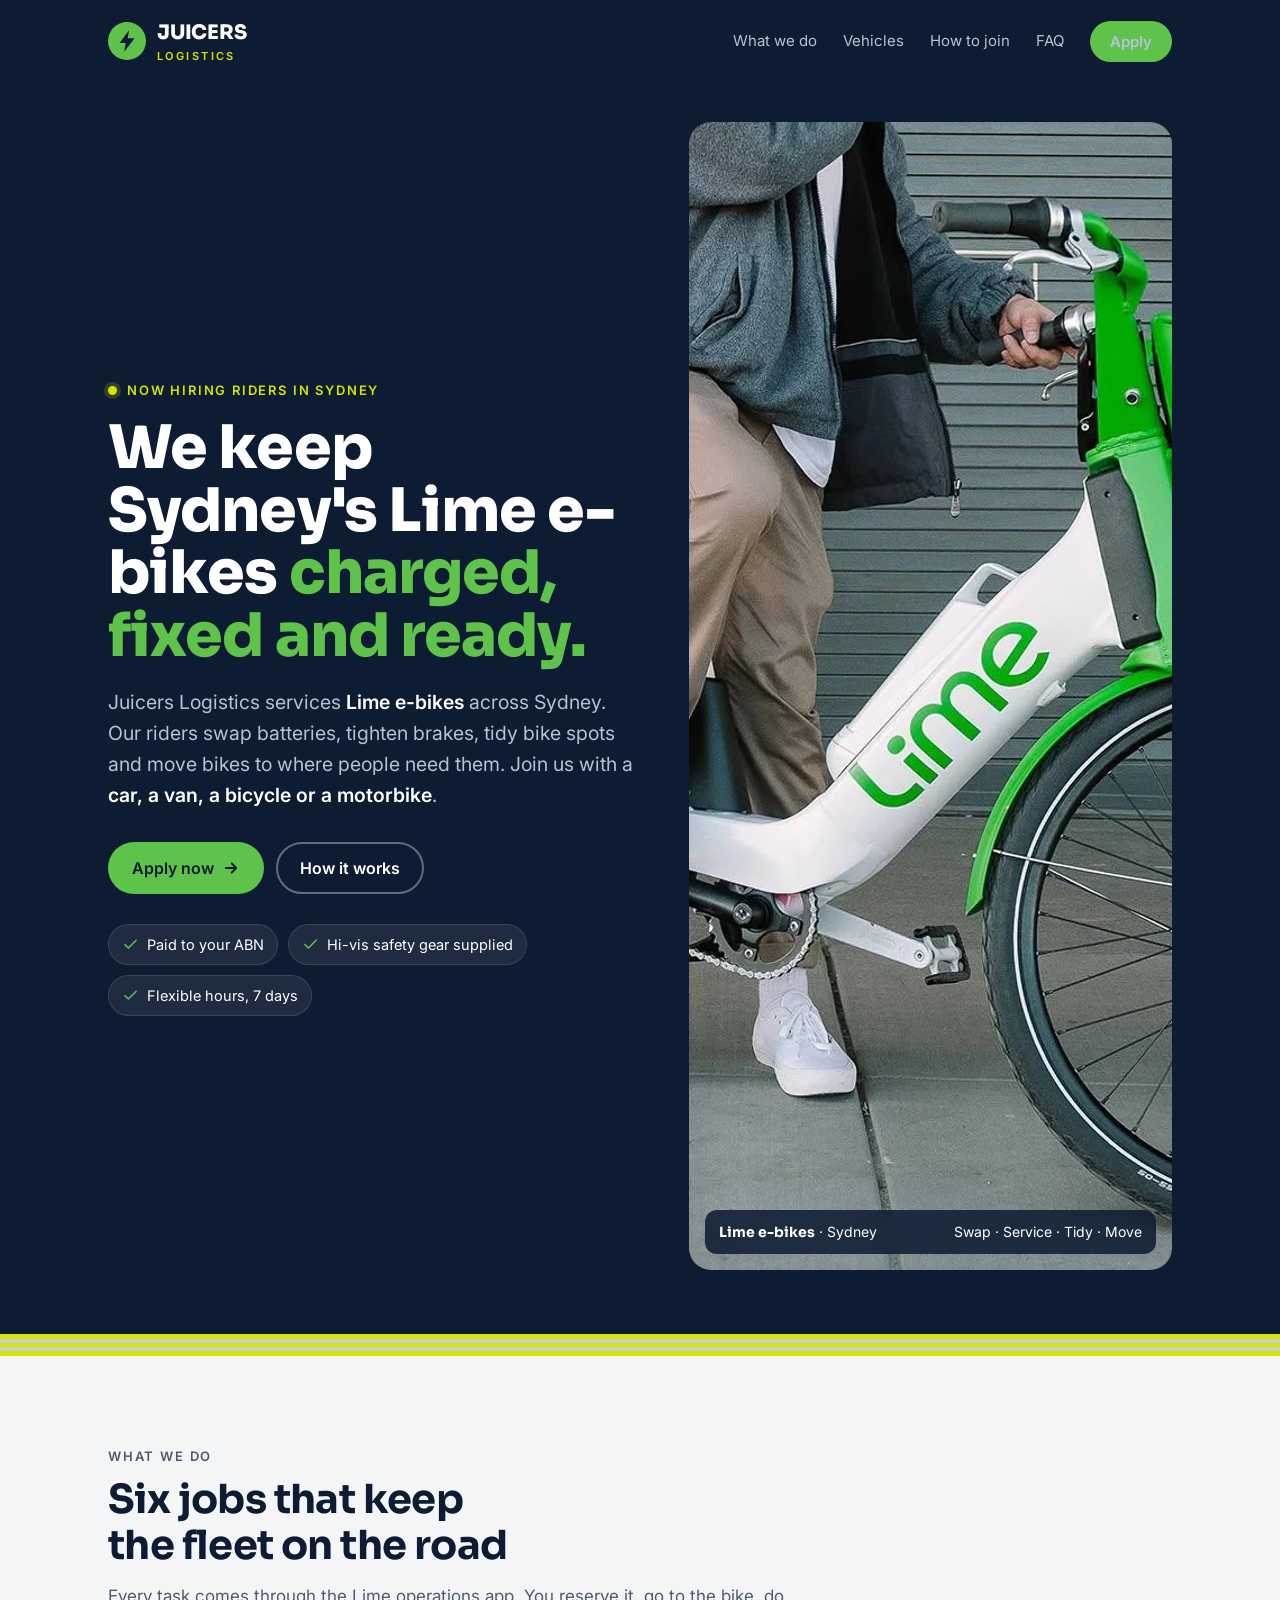
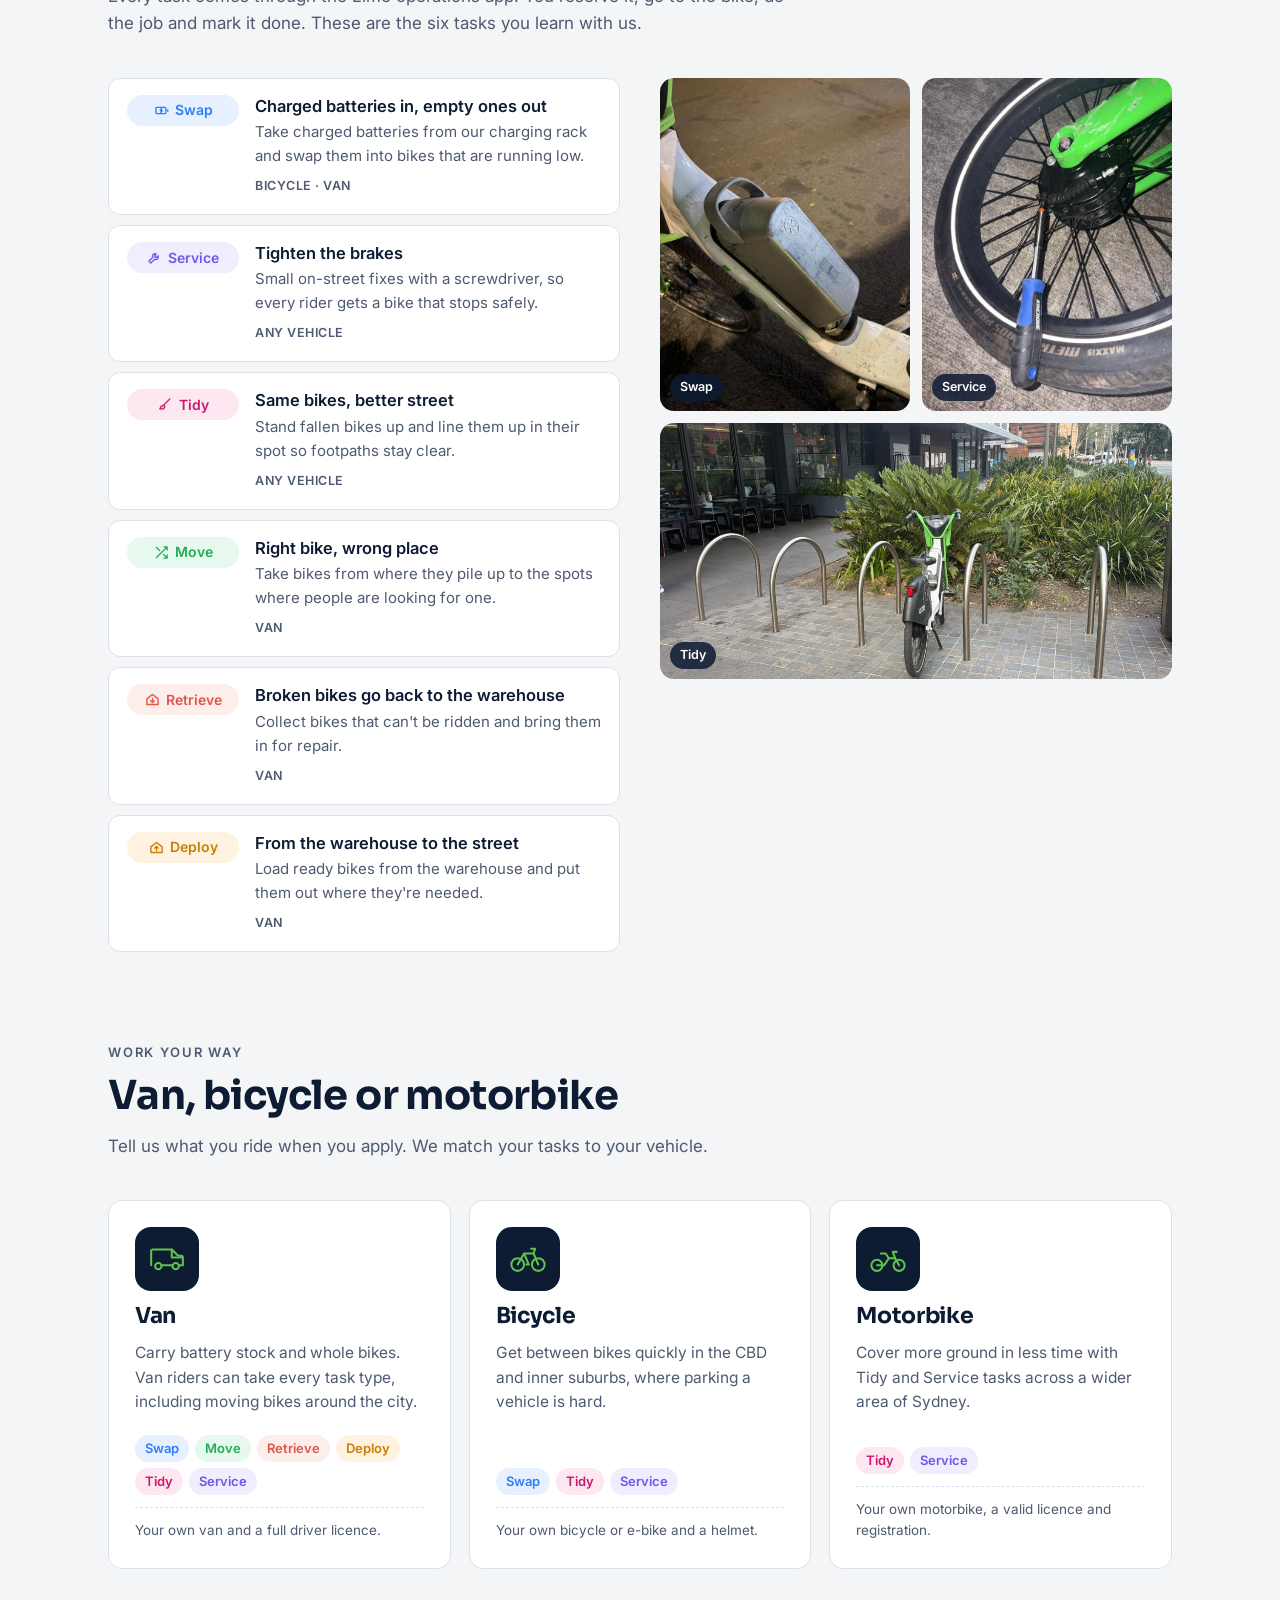
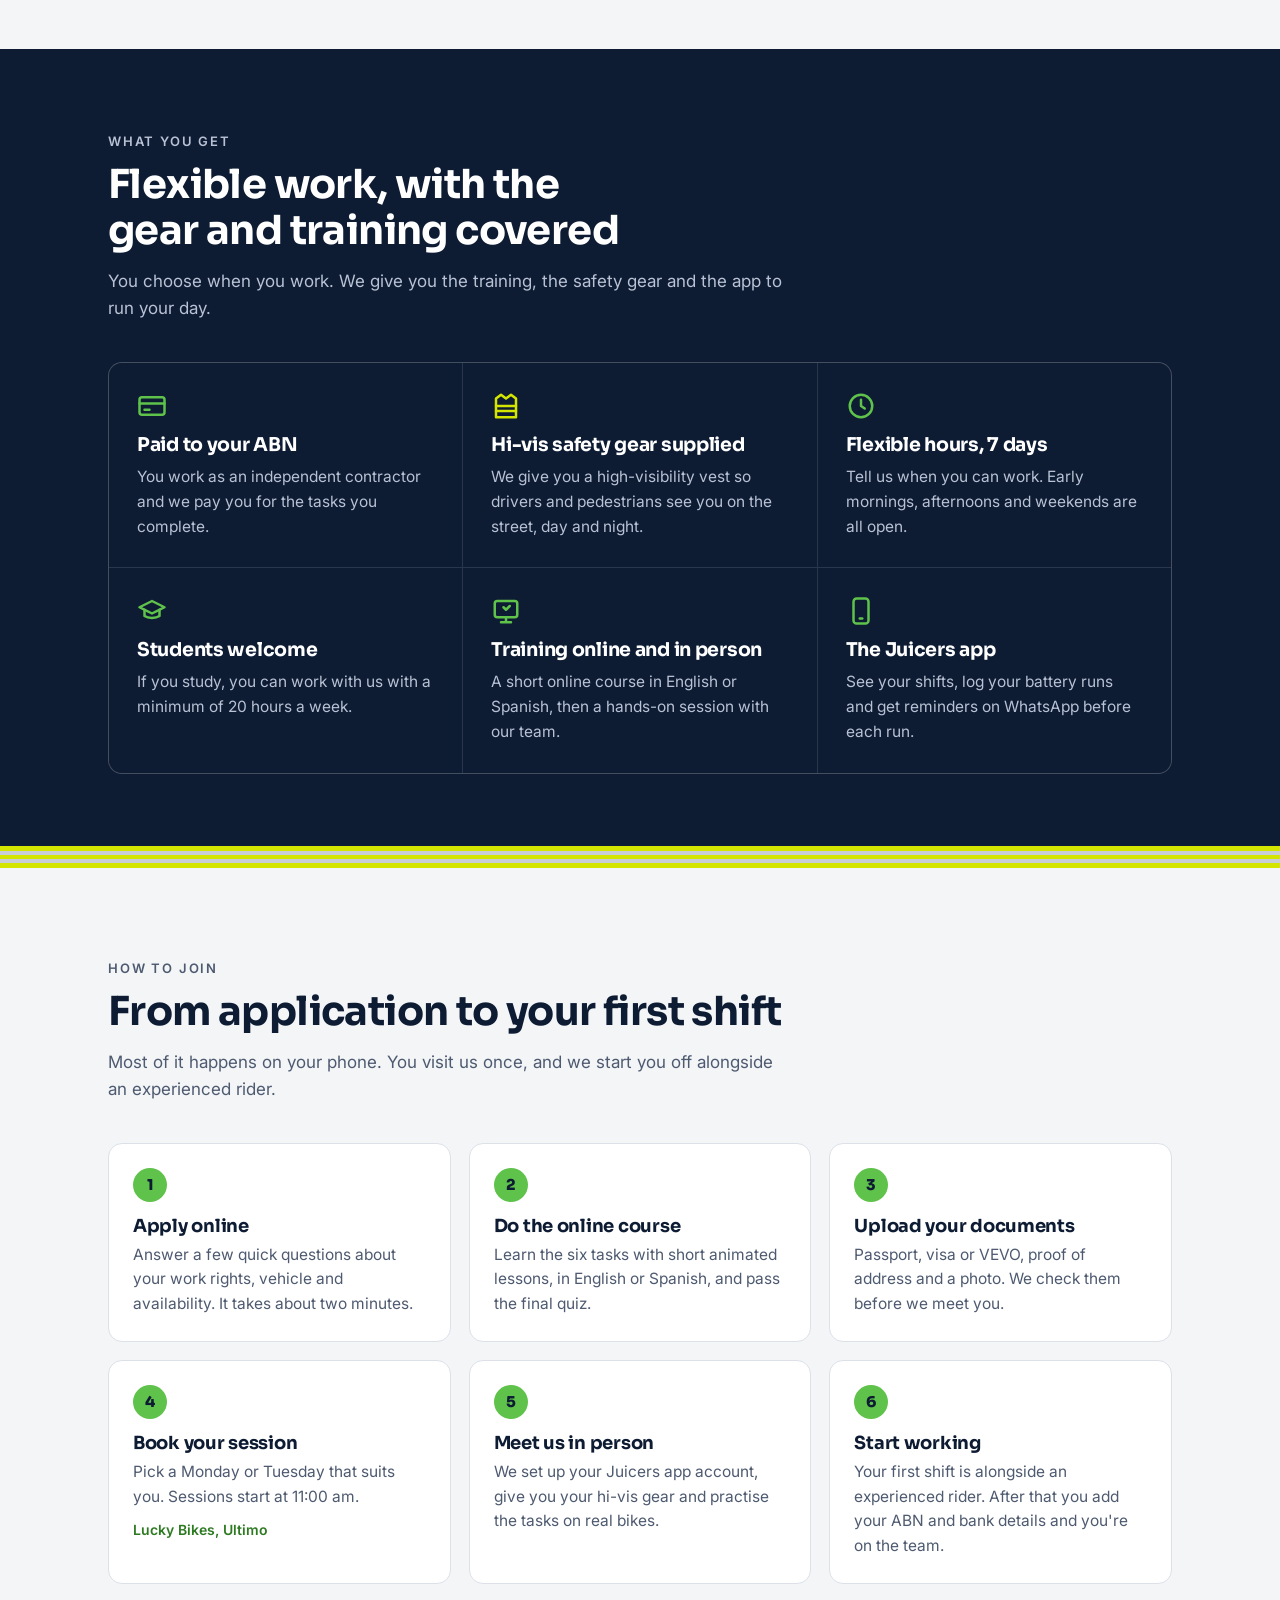
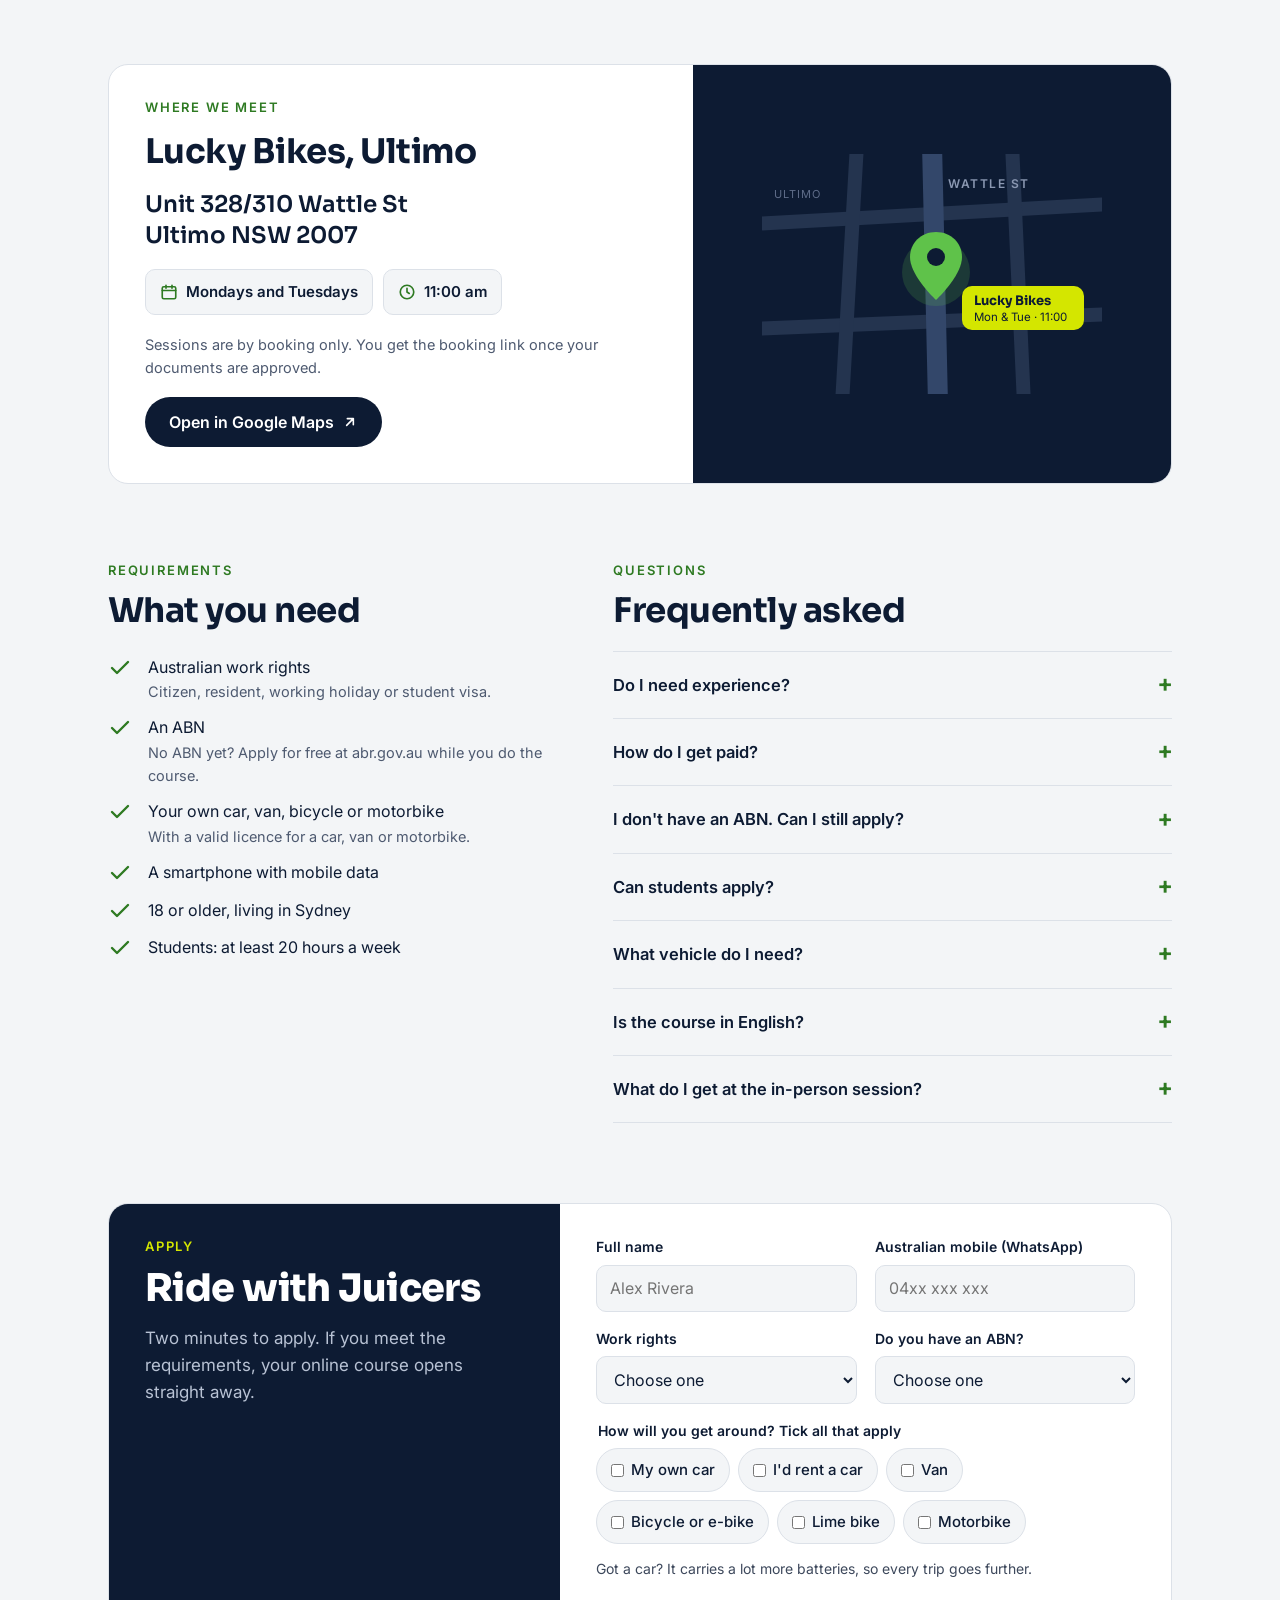
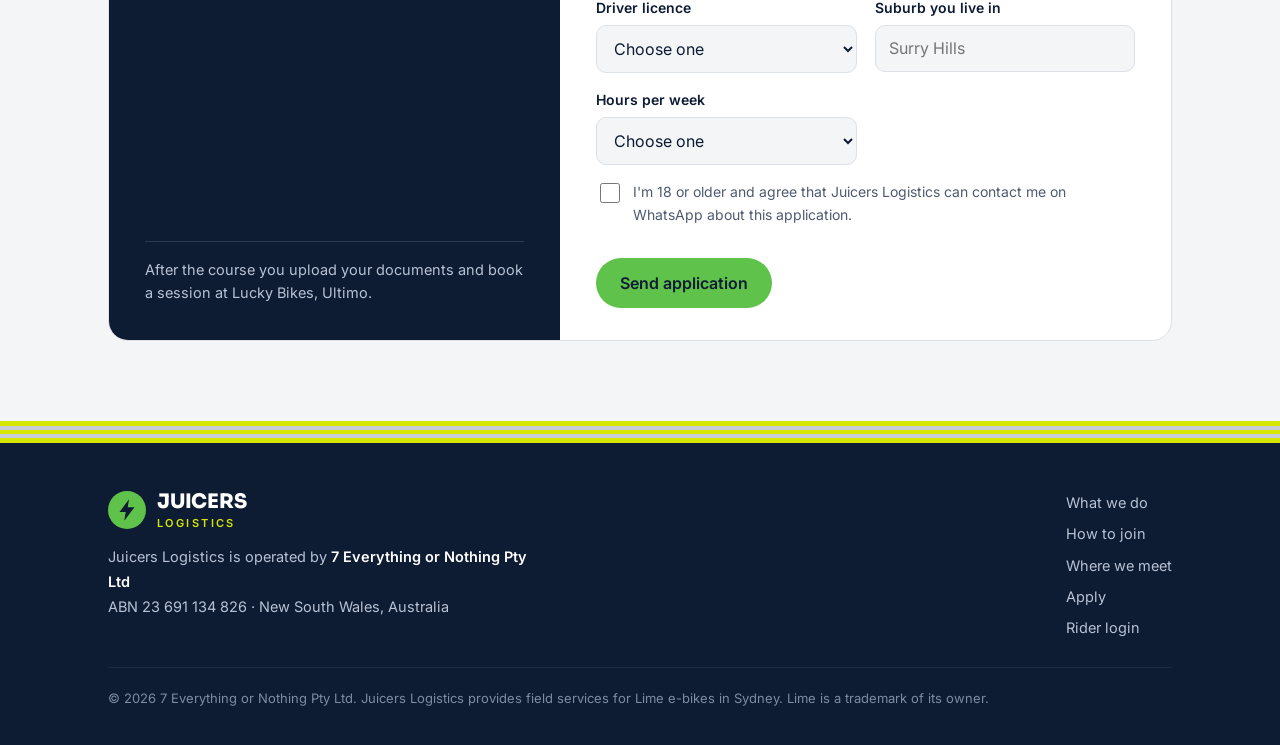
==== commit fe6b7f69: "Application form: car and driver licence; vehicle labels in Candidates Co-Authored-By: Claude Opus 5" ====
--- a/index.html
+++ b/index.html
@@ -8,7 +8,7 @@
 <meta property="og:image" content="https://juicers7.com.au/img/hero-bike.jpg">
 <link rel="icon" href="data:image/svg+xml,%3Csvg xmlns='http://www.w3.org/2000/svg' viewBox='0 0 56 56'%3E%3Ccircle cx='28' cy='28' r='28' fill='%235FC24A'/%3E%3Cpolygon points='31,12 17,31 26,31 24,44 39,24 29,24' fill='%230D1B33'/%3E%3C/svg%3E">
 <title>Juicers Logistics</title>
-<meta name="description" content="Juicers Logistics services Lime e-bikes across Sydney. We're hiring riders with a van, bicycle or motorbike. Paid to your ABN, hi-vis safety gear supplied, training online and in person in Ultimo.">
+<meta name="description" content="Juicers Logistics services Lime e-bikes across Sydney. We're hiring riders with a car, van, bicycle or motorbike. Paid to your ABN, hi-vis safety gear supplied, training online and in person in Ultimo.">
 <meta property="og:title" content="Juicers Logistics: ride with us in Sydney">
 <meta property="og:description" content="Battery swaps, servicing and moving Lime e-bikes across Sydney. Van, bicycle or motorbike. Paid to your ABN.">
 <meta property="og:type" content="website">
@@ -33,7 +33,7 @@
     {
       "@type": "JobPosting",
       "title": "E-bike field rider (battery swaps and servicing)",
-      "description": "<p>Juicers Logistics services Lime e-bikes across Sydney. Riders swap batteries, tighten brakes, tidy bike spots and move bikes to where people need them. Work with your own van, bicycle or motorbike, on flexible hours, seven days a week.</p><p>You work as an independent contractor and are paid to your ABN. We supply hi-vis safety gear. Training is an online course in English or Spanish plus one in-person session in Ultimo. Students are welcome with a minimum of 20 hours a week.</p><p>Requirements: Australian work rights, an ABN (or apply for one while you train), a smartphone with data, 18+, living in Sydney. A valid licence is needed for van or motorbike work.</p>",
+      "description": "<p>Juicers Logistics services Lime e-bikes across Sydney. Riders swap batteries, tighten brakes, tidy bike spots and move bikes to where people need them. Work with your own car, van, bicycle or motorbike, on flexible hours, seven days a week.</p><p>You work as an independent contractor and are paid to your ABN. We supply hi-vis safety gear. Training is an online course in English or Spanish plus one in-person session in Ultimo. Students are welcome with a minimum of 20 hours a week.</p><p>Requirements: Australian work rights, an ABN (or apply for one while you train), a smartphone with data, 18+, living in Sydney. A valid licence is needed for van or motorbike work.</p>",
       "datePosted": "2026-11-06",
       "validThrough": "2027-02-28",
       "employmentType": ["CONTRACTOR", "PART_TIME", "FULL_TIME"],
@@ -59,7 +59,7 @@
         { "@type": "Question", "name": "How do I get paid?", "acceptedAnswer": { "@type": "Answer", "text": "You work as an independent contractor and we pay you to your ABN for the tasks you complete." } },
         { "@type": "Question", "name": "I don't have an ABN. Can I still apply?", "acceptedAnswer": { "@type": "Answer", "text": "Yes. Applying for an ABN is free on the Australian Business Register (abr.gov.au). Start it while you do the course so it is ready by your first shift." } },
         { "@type": "Question", "name": "Can students apply?", "acceptedAnswer": { "@type": "Answer", "text": "Yes. Students need to commit to at least 20 hours a week." } },
-        { "@type": "Question", "name": "What vehicle do I need?", "acceptedAnswer": { "@type": "Answer", "text": "Your own van, bicycle or motorbike. Tidy and Service work with all three. Swap needs a bicycle or a van. Retrieve, Move and Deploy need a van." } },
+        { "@type": "Question", "name": "What vehicle do I need?", "acceptedAnswer": { "@type": "Answer", "text": "Your own car, van, bicycle or motorbike. Tidy and Service work with any of them. Swap works with a car, a bicycle or a van; a car carries the most batteries. Retrieve, Move and Deploy need a van." } },
         { "@type": "Question", "name": "Where is the in-person session?", "acceptedAnswer": { "@type": "Answer", "text": "At Lucky Bikes, Unit 328/310 Wattle St, Ultimo NSW 2007, on Mondays and Tuesdays at 11:00 am." } }
       ]
     }
@@ -298,7 +298,7 @@
 .pills{display:flex;flex-wrap:wrap;gap:8px;margin-top:6px}
 .pills label{display:inline-flex;align-items:center;gap:7px;font-weight:500;font-size:15px;border:1px solid var(--line);background:var(--bg);border-radius:999px;padding:9px 14px;cursor:pointer}
 .pills input{width:auto;accent-color:var(--green-ink);margin:0}
-[hidden]{display:none!important}
+[hidden]{display:none!important}.car-note{margin:8px 0 0;font-size:14px;opacity:.8}
 .consent{display:flex;flex-direction:row;gap:10px;align-items:flex-start;font-weight:400;font-size:14px;color:var(--fg-2)}
 .consent input{flex:none;width:20px;height:20px;margin-top:2px;accent-color:var(--green-ink)}
 .student-note{font-size:13.5px;color:var(--fg-2)}
@@ -346,7 +346,7 @@
       <div>
         <div class="kicker"><i></i>Now hiring riders in Sydney</div>
         <h1>We keep Sydney's Lime e-bikes <em>charged, fixed and ready.</em></h1>
-        <p class="lede">Juicers Logistics services <strong>Lime e-bikes</strong> across Sydney. Our riders swap batteries, tighten brakes, tidy bike spots and move bikes to where people need them. Join us with a <strong>van, a bicycle or a motorbike</strong>.</p>
+        <p class="lede">Juicers Logistics services <strong>Lime e-bikes</strong> across Sydney. Our riders swap batteries, tighten brakes, tidy bike spots and move bikes to where people need them. Join us with a <strong>car, a van, a bicycle or a motorbike</strong>.</p>
         <div class="cta-row">
           <a class="btn btn-primary" href="#apply">Apply now
             <svg width="18" height="18" viewBox="0 0 24 24" fill="none" stroke="currentColor" stroke-width="2.4" stroke-linecap="round" stroke-linejoin="round" aria-hidden="true"><path d="M5 12h14M13 6l6 6-6 6"/></svg>
@@ -552,7 +552,7 @@
         <ul class="reqs">
           <li><svg viewBox="0 0 24 24" fill="none" stroke="currentColor" stroke-width="2.4" stroke-linecap="round" stroke-linejoin="round" aria-hidden="true"><path d="M20 6 9 17l-5-5"/></svg><span>Australian work rights<small>Citizen, resident, working holiday or student visa.</small></span></li>
           <li><svg viewBox="0 0 24 24" fill="none" stroke="currentColor" stroke-width="2.4" stroke-linecap="round" stroke-linejoin="round" aria-hidden="true"><path d="M20 6 9 17l-5-5"/></svg><span>An ABN<small>No ABN yet? Apply for free at abr.gov.au while you do the course.</small></span></li>
-          <li><svg viewBox="0 0 24 24" fill="none" stroke="currentColor" stroke-width="2.4" stroke-linecap="round" stroke-linejoin="round" aria-hidden="true"><path d="M20 6 9 17l-5-5"/></svg><span>Your own van, bicycle or motorbike<small>With a valid licence for a van or motorbike.</small></span></li>
+          <li><svg viewBox="0 0 24 24" fill="none" stroke="currentColor" stroke-width="2.4" stroke-linecap="round" stroke-linejoin="round" aria-hidden="true"><path d="M20 6 9 17l-5-5"/></svg><span>Your own car, van, bicycle or motorbike<small>With a valid licence for a car, van or motorbike.</small></span></li>
           <li><svg viewBox="0 0 24 24" fill="none" stroke="currentColor" stroke-width="2.4" stroke-linecap="round" stroke-linejoin="round" aria-hidden="true"><path d="M20 6 9 17l-5-5"/></svg><span>A smartphone with mobile data</span></li>
           <li><svg viewBox="0 0 24 24" fill="none" stroke="currentColor" stroke-width="2.4" stroke-linecap="round" stroke-linejoin="round" aria-hidden="true"><path d="M20 6 9 17l-5-5"/></svg><span>18 or older, living in Sydney</span></li>
           <li><svg viewBox="0 0 24 24" fill="none" stroke="currentColor" stroke-width="2.4" stroke-linecap="round" stroke-linejoin="round" aria-hidden="true"><path d="M20 6 9 17l-5-5"/></svg><span>Students: at least 20 hours a week</span></li>
@@ -565,7 +565,7 @@
         <details><summary>How do I get paid?</summary><p>You work as an independent contractor and we pay you to your ABN for the tasks you complete.</p></details>
         <details><summary>I don't have an ABN. Can I still apply?</summary><p>Yes. Applying for an ABN is free on the Australian Business Register (abr.gov.au). Start it while you do the course so it's ready by your first shift.</p></details>
         <details><summary>Can students apply?</summary><p>Yes. Students need to commit to at least 20 hours a week.</p></details>
-        <details><summary>What vehicle do I need?</summary><p>Your own van, bicycle or motorbike. Tidy and Service work with all three. Swap needs a bicycle or a van. Move, Retrieve and Deploy carry whole bikes, so they need a van.</p></details>
+        <details><summary>What vehicle do I need?</summary><p>Your own car, van, bicycle or motorbike. Tidy and Service work with any of them. Swap works with a car, a bicycle or a van; a car carries the most batteries. Move, Retrieve and Deploy carry whole bikes, so they need a van.</p></details>
         <details><summary>Is the course in English?</summary><p>You can take it in English or Spanish. The Lime operations app is in English, so we show you every button by its English name.</p></details>
         <details><summary>What do I get at the in-person session?</summary><p>Your Juicers app account, your hi-vis safety gear and hands-on practice with the tasks on real bikes.</p></details>
       </div>
@@ -605,13 +605,26 @@
           </div>
           <p class="student-note field full" id="student-note" hidden>Students work with us at least 20 hours a week.</p>
           <fieldset class="field full">
-            <legend class="legend">What will you ride?</legend>
+            <legend class="legend">How will you get around? Tick all that apply</legend>
             <div class="pills">
+              <label><input type="checkbox" id="v-car" name="vehicle" value="car"> My own car</label>
+              <label><input type="checkbox" id="v-car-rent" name="vehicle" value="car_rent"> I'd rent a car</label>
               <label><input type="checkbox" id="v-van" name="vehicle" value="van"> Van</label>
-              <label><input type="checkbox" id="v-bike" name="vehicle" value="bicycle"> Bicycle</label>
+              <label><input type="checkbox" id="v-bike" name="vehicle" value="bicycle"> Bicycle or e-bike</label>
+              <label><input type="checkbox" id="v-lime" name="vehicle" value="lime_bike"> Lime bike</label>
               <label><input type="checkbox" id="v-moto" name="vehicle" value="motorbike"> Motorbike</label>
             </div>
+            <p class="car-note">Got a car? It carries a lot more batteries, so every trip goes further.</p>
           </fieldset>
+          <div class="field"><label for="f-licence">Driver licence</label>
+            <select id="f-licence" name="licence" required>
+              <option value="">Choose one</option>
+              <option value="au_full">Australian, full</option>
+              <option value="au_provisional">Australian, P plates</option>
+              <option value="overseas">Overseas licence</option>
+              <option value="none">No licence</option>
+            </select>
+          </div>
           <div class="field"><label for="f-suburb">Suburb you live in</label><input id="f-suburb" name="suburb" placeholder="Surry Hills"></div>
           <div class="field"><label for="f-hours">Hours per week</label>
             <select id="f-hours" name="hours">
@@ -683,6 +696,7 @@
     if(!document.getElementById('f-abn').value) missing.push('your ABN status');
     var vehicles=[].map.call(form.querySelectorAll('input[name="vehicle"]:checked'),function(i){return i.value;});
     if(!vehicles.length) missing.push('a vehicle');
+    if(!document.getElementById('f-licence').value) missing.push('your driver licence');
     if(!document.getElementById('f-consent').checked) missing.push('the consent box');
     if(missing.length){ show('error','','Please add '+missing.join(', ')+'.'); return; }
     var ph=document.getElementById('f-phone').value.replace(/[\s\-().]/g,'').replace(/^00/,'+').replace(/^\+?61/,'0').replace(/^00/,'0');
@@ -692,7 +706,7 @@
     fetch(API,{method:'POST',headers:{'Content-Type':'application/json'},body:JSON.stringify({
       action:'apply', source:src,
       name:document.getElementById('f-name').value, phone:document.getElementById('f-phone').value,
-      visa:visa.value, abn:document.getElementById('f-abn').value, vehicles:vehicles,
+      visa:visa.value, abn:document.getElementById('f-abn').value, vehicles:vehicles, licence:document.getElementById('f-licence').value,
       suburb:document.getElementById('f-suburb').value, hours:document.getElementById('f-hours').value,
       consent:document.getElementById('f-consent').checked, website:document.getElementById('f-website').value
     })}).then(function(r){ return r.json().then(function(d){ return {ok:r.ok,d:d}; }); })
